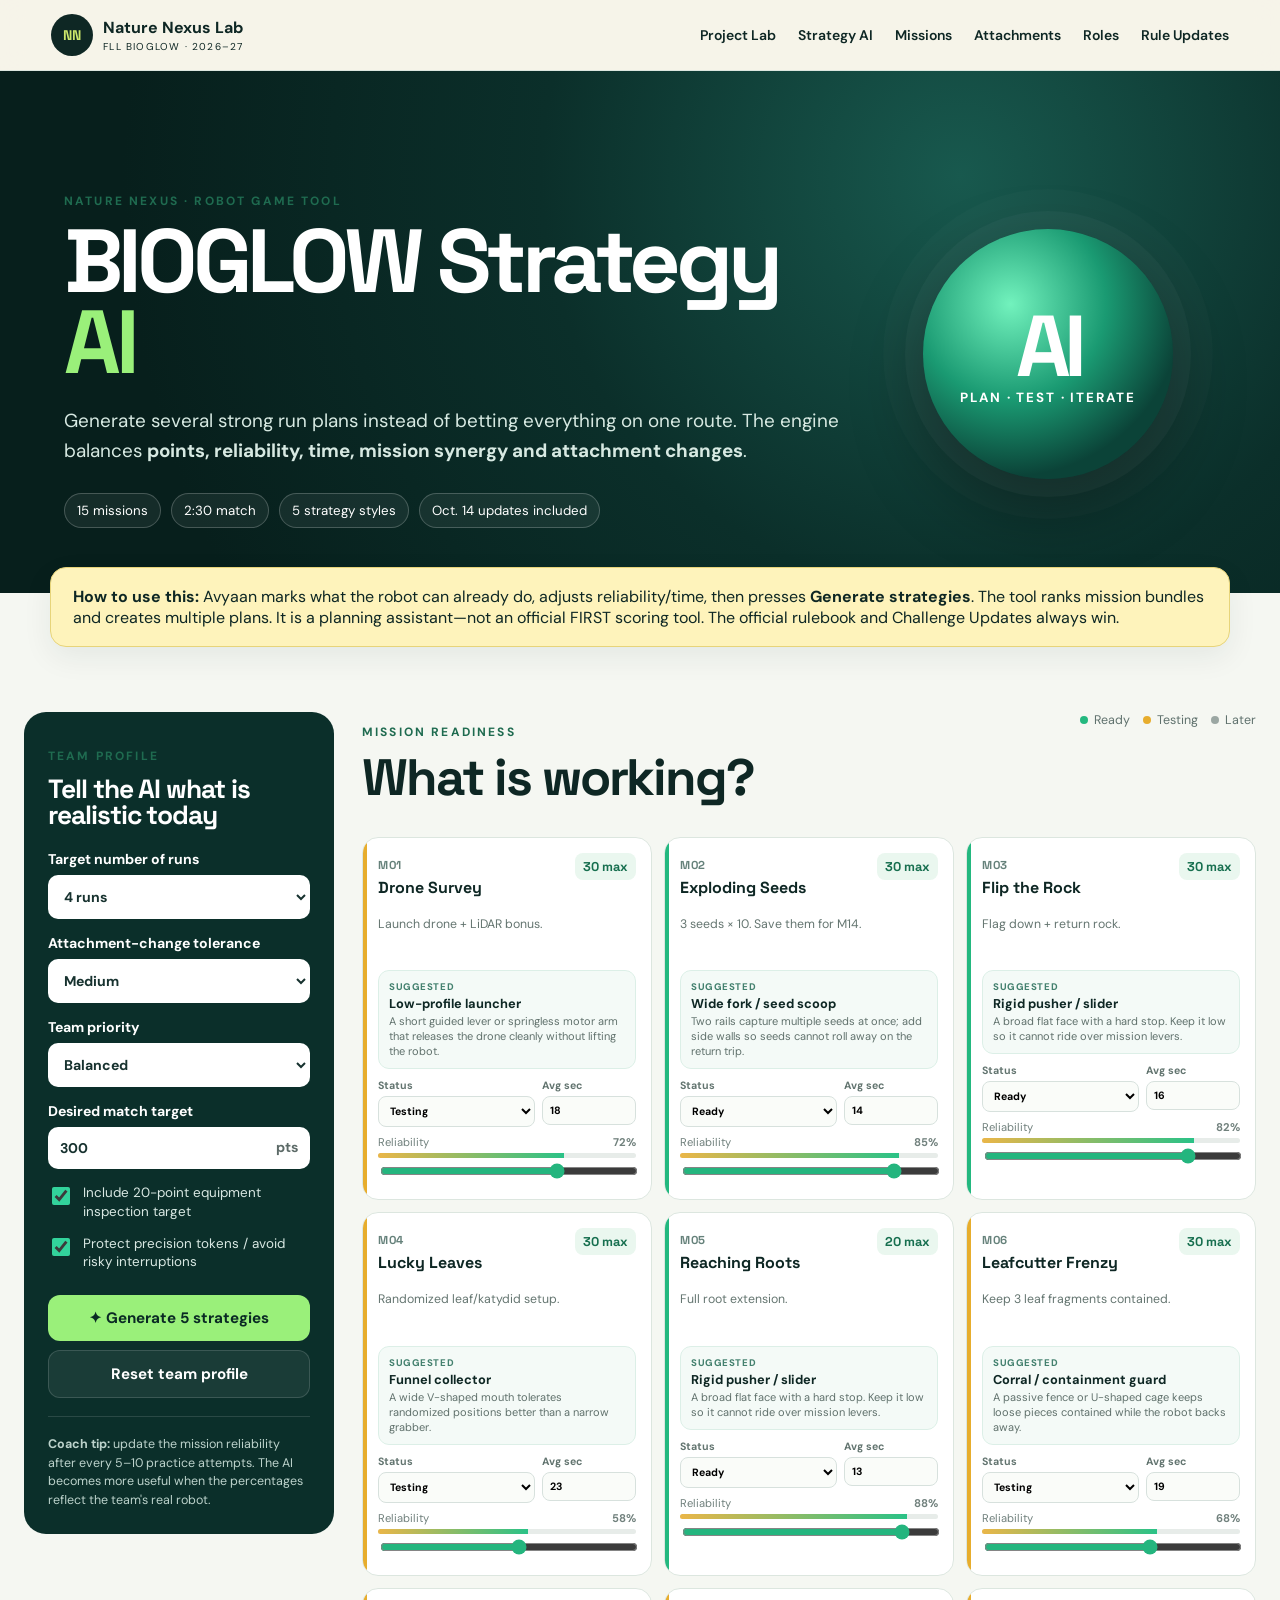
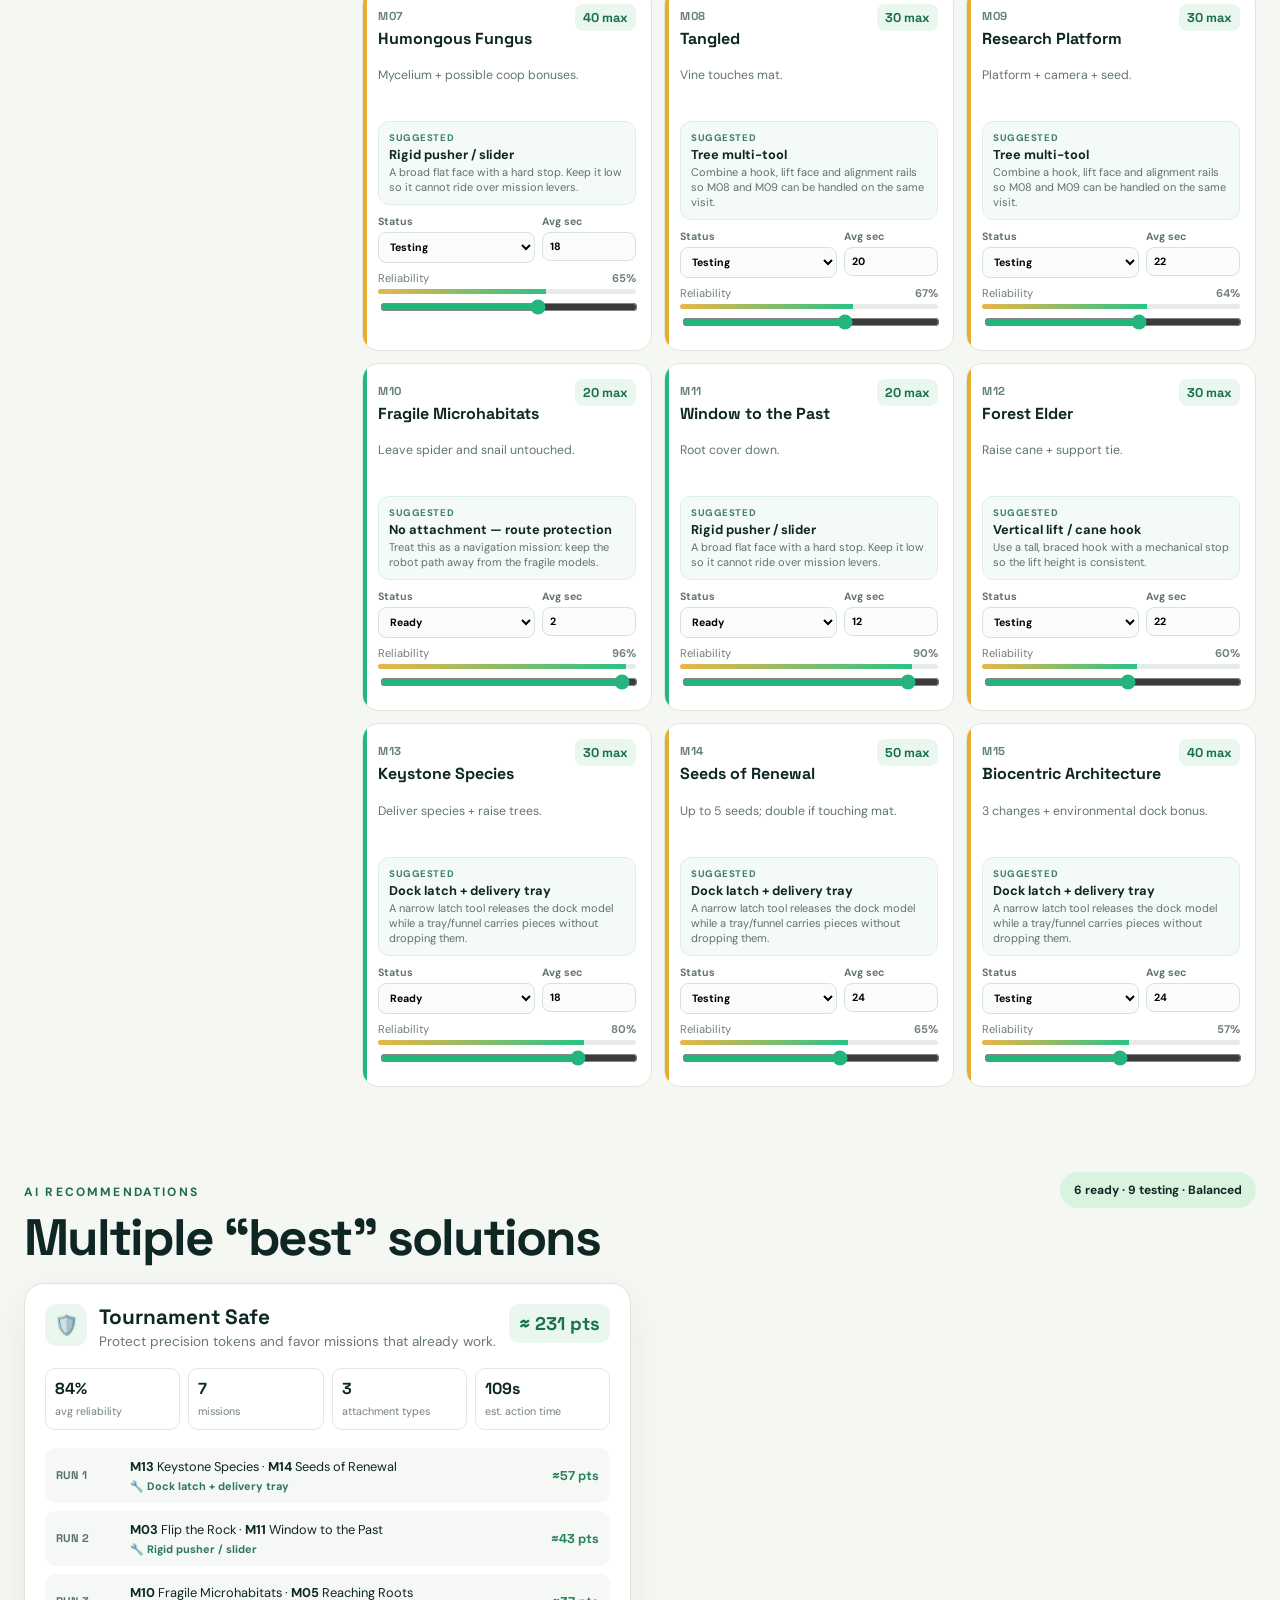
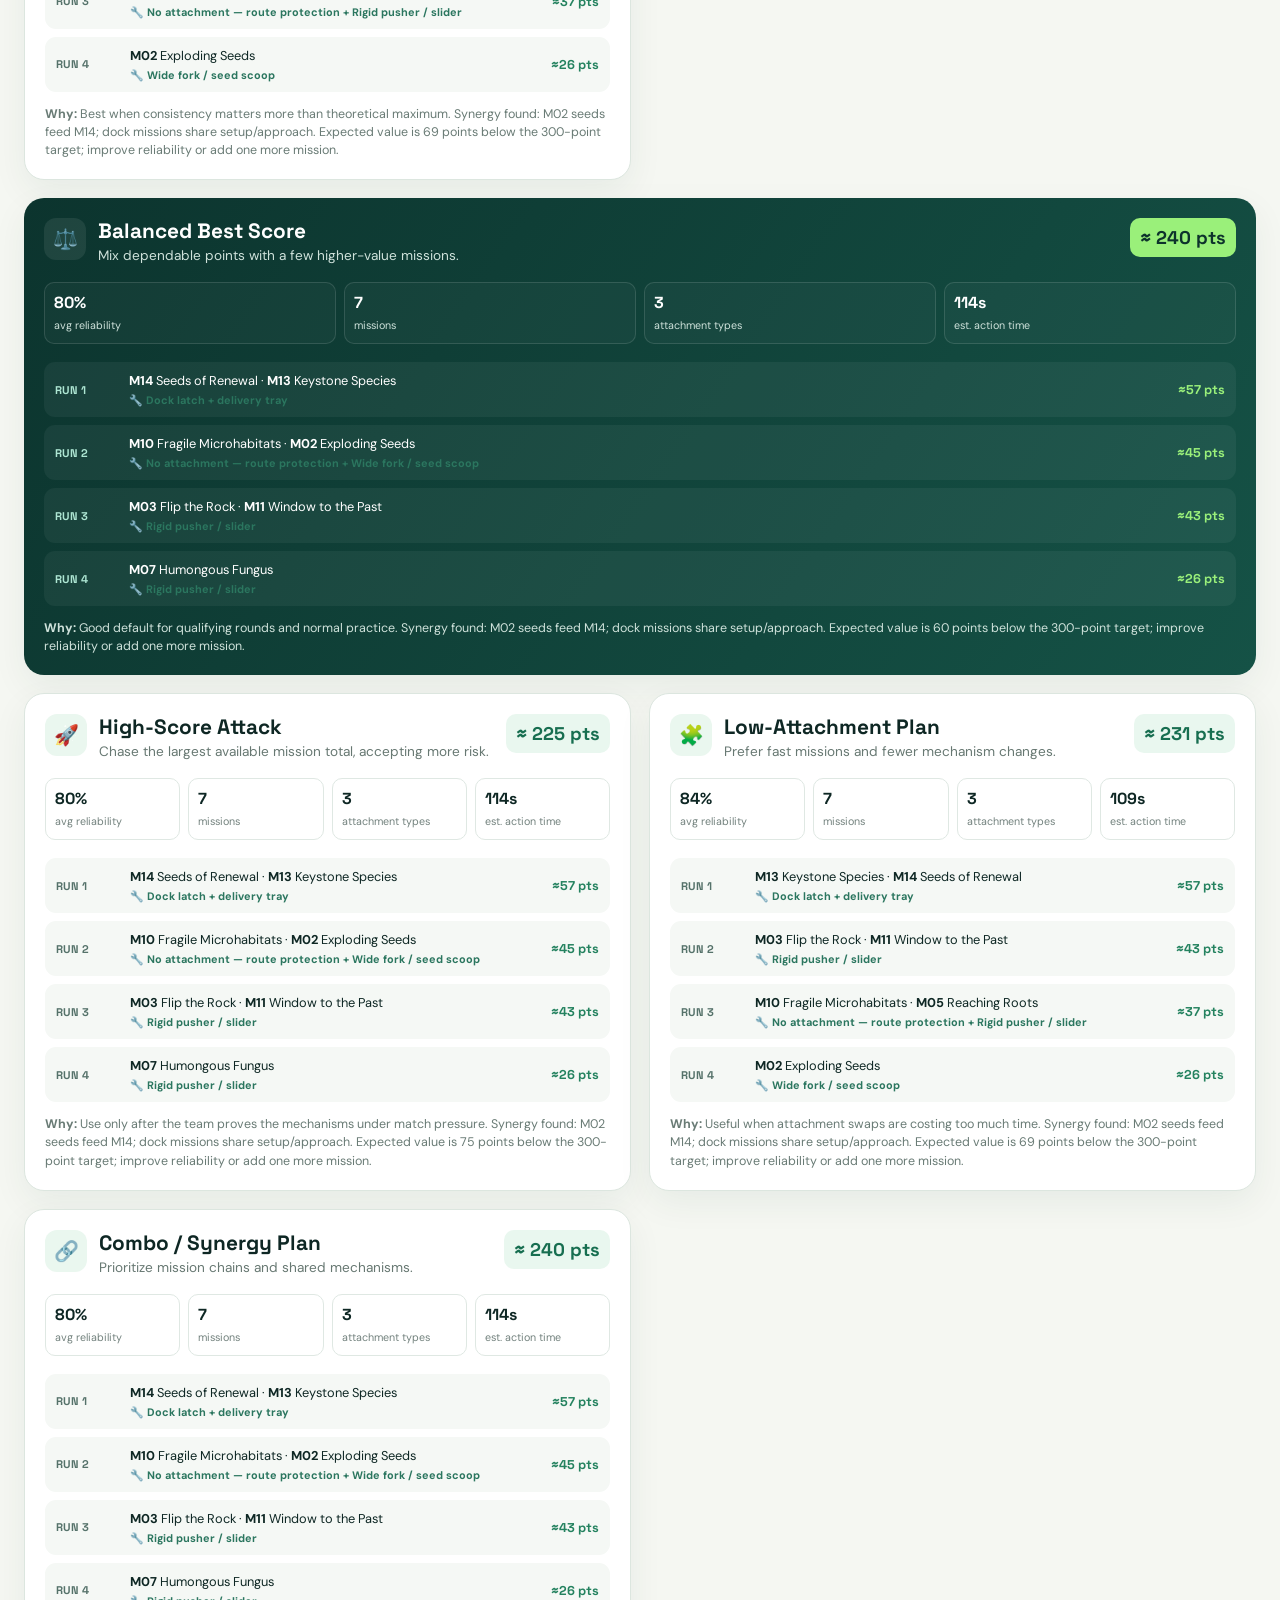
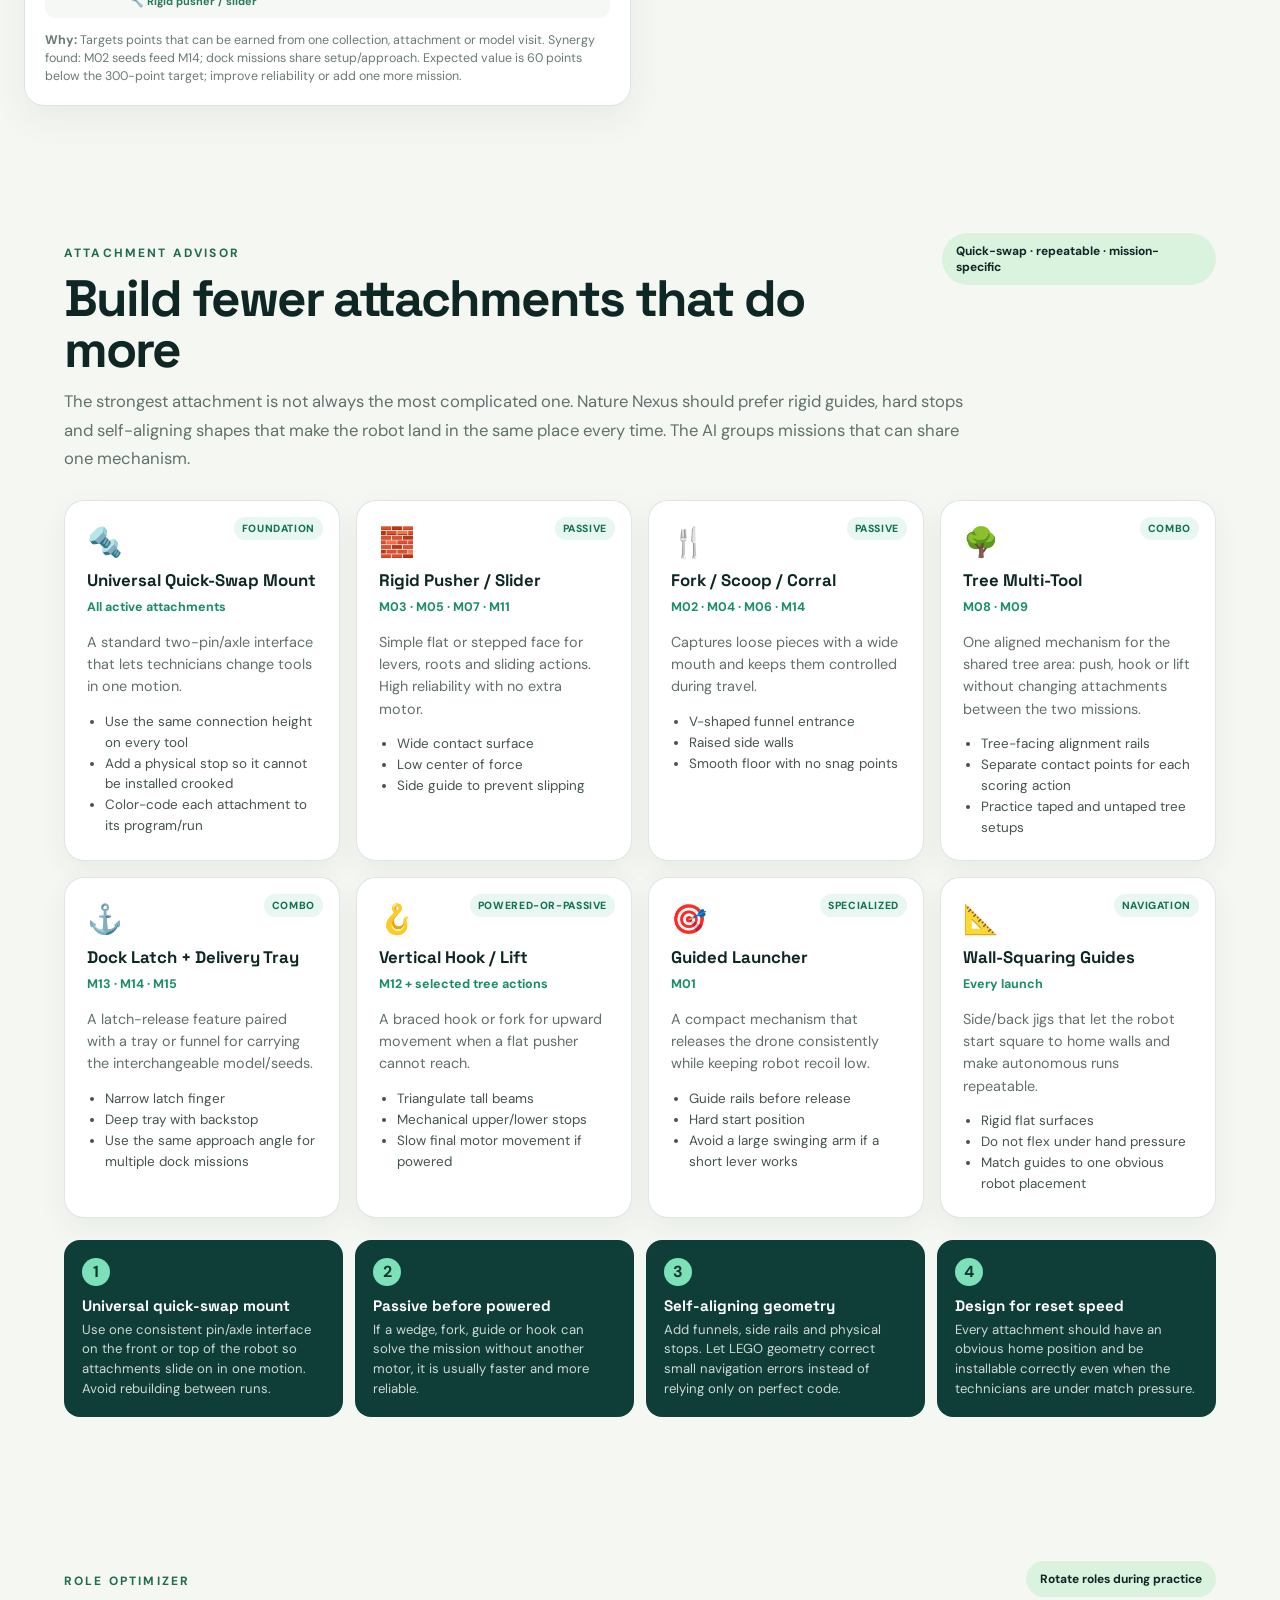
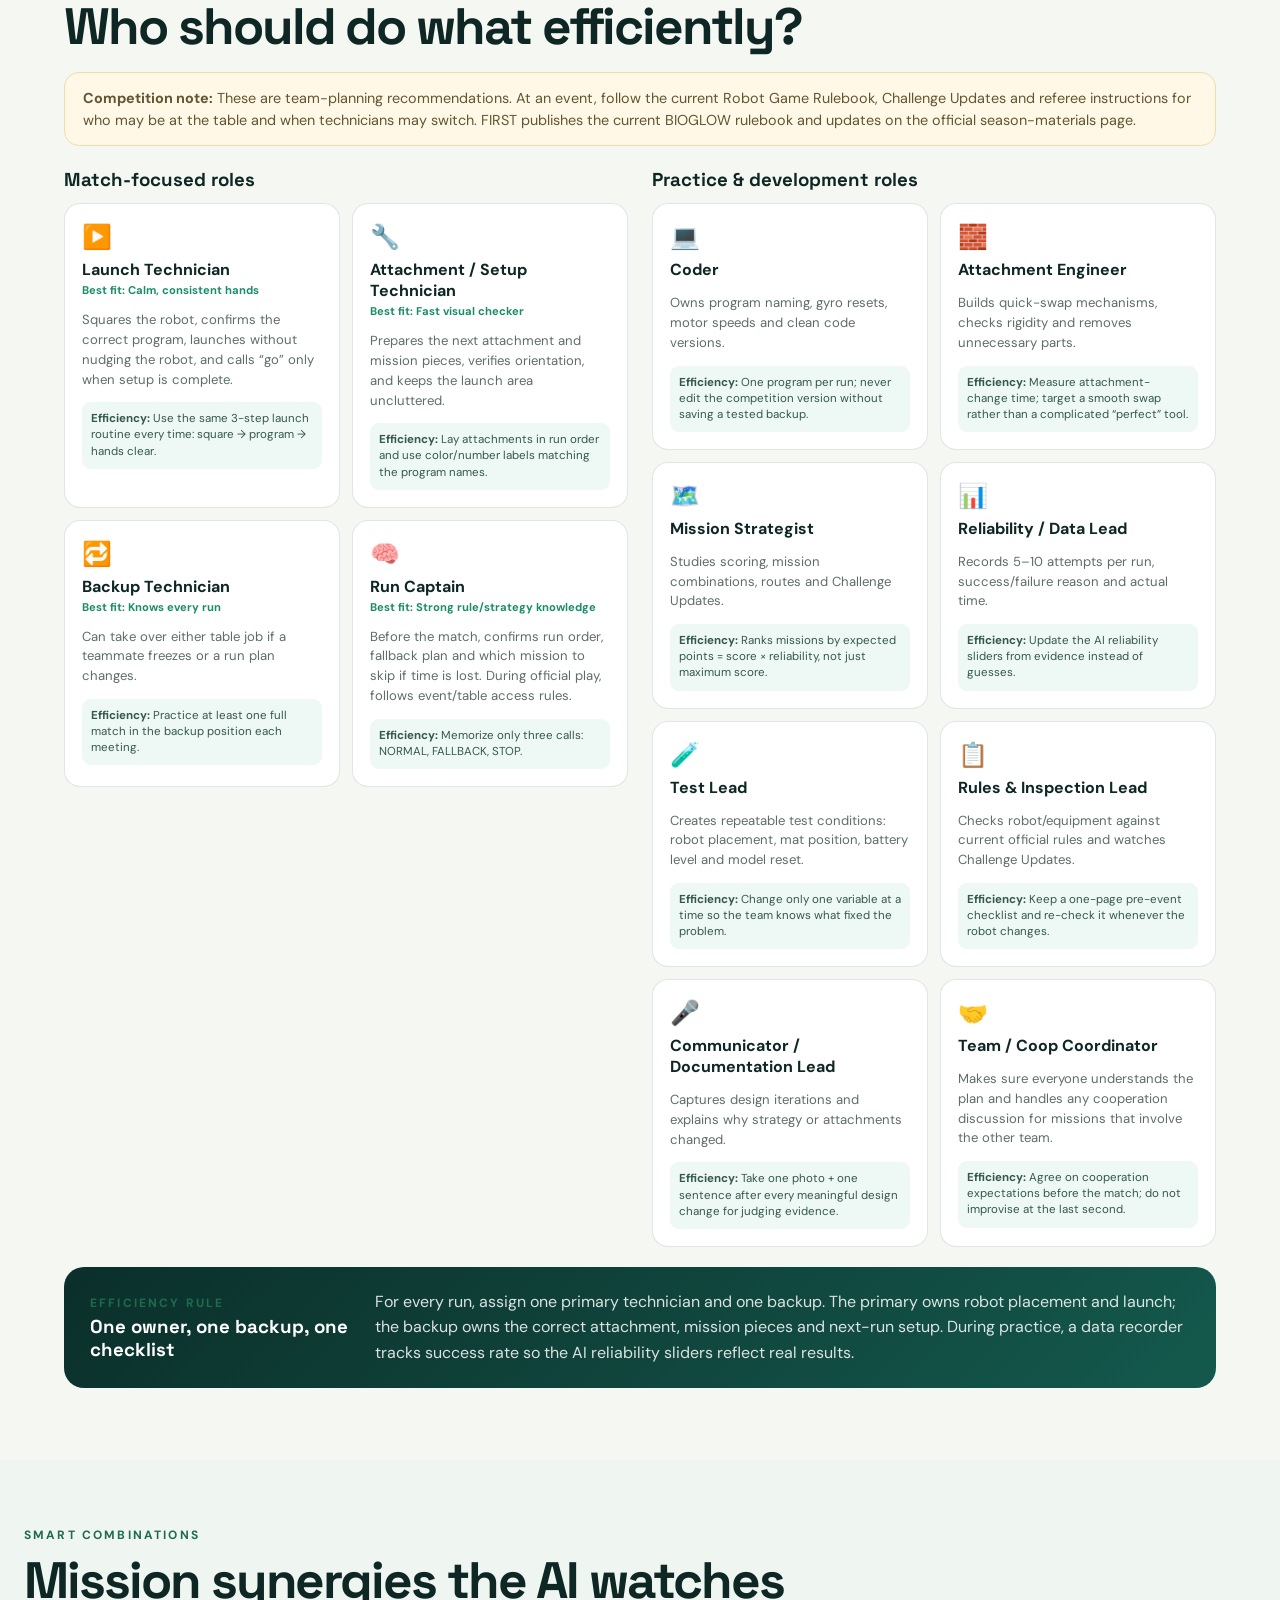
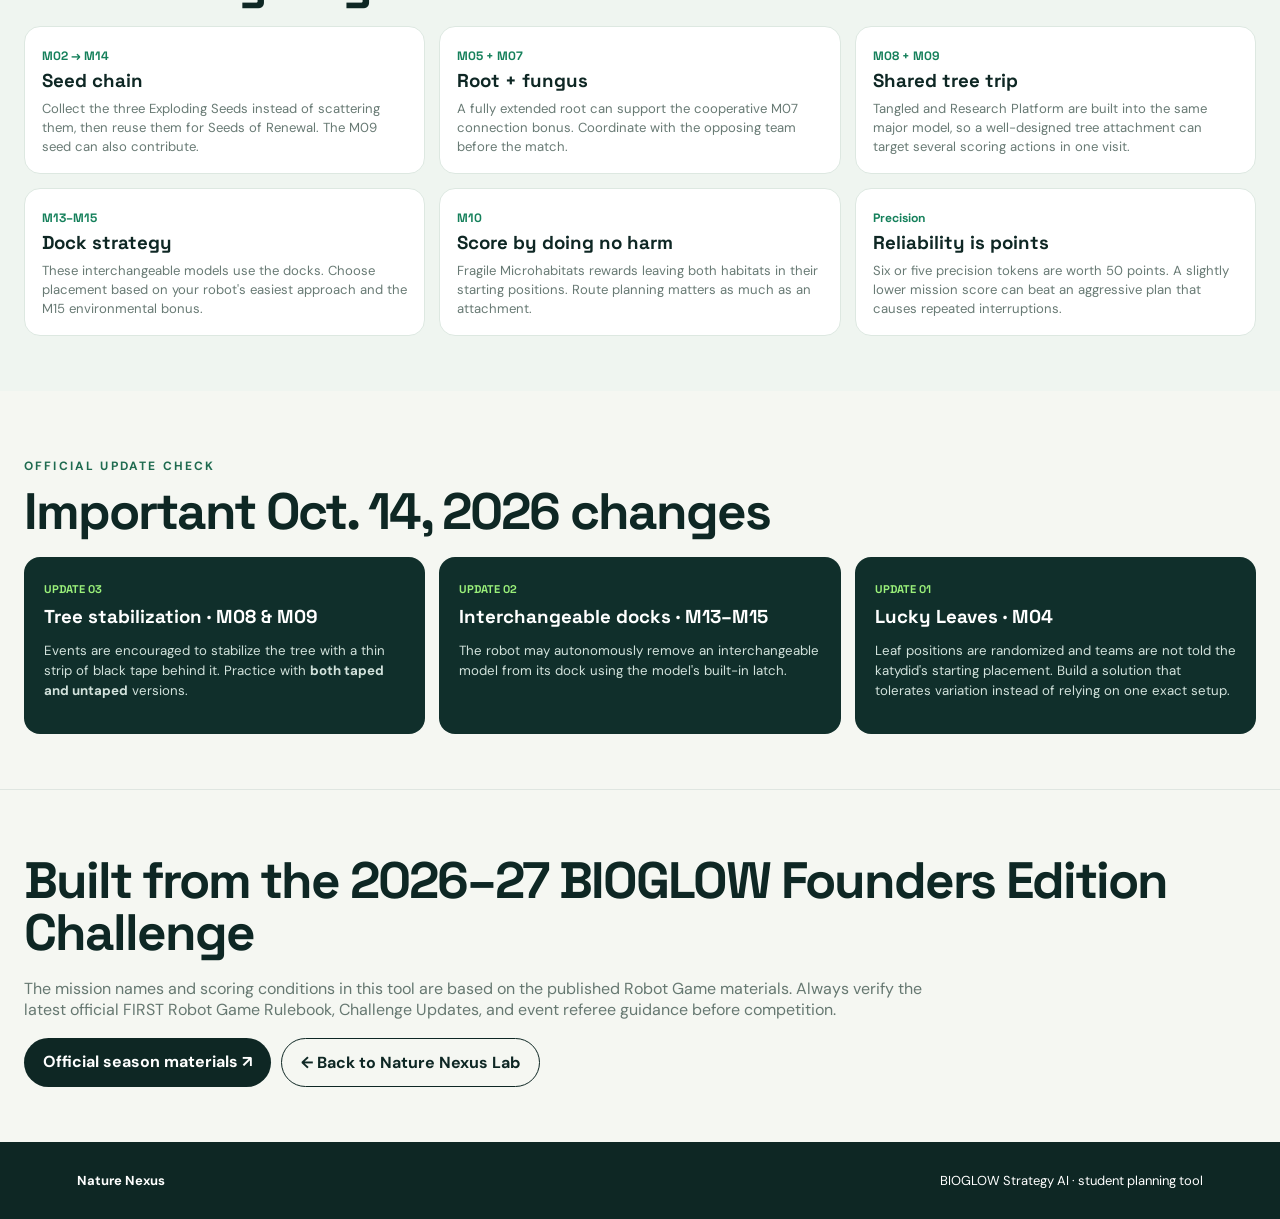
==== strategy-ai.html @ 6fdac6b3 "updates" ====
<!doctype html>
<html lang="en">
<head>
  <meta charset="utf-8" />
  <meta name="viewport" content="width=device-width,initial-scale=1" />
  <meta name="theme-color" content="#0b2f2a" />
  <title>Nature Nexus | BIOGLOW Strategy AI</title>
  <link rel="preconnect" href="https://fonts.googleapis.com">
  <link rel="preconnect" href="https://fonts.gstatic.com" crossorigin>
  <link href="https://fonts.googleapis.com/css2?family=DM+Sans:wght@400;500;600;700&family=Space+Grotesk:wght@500;600;700&display=swap" rel="stylesheet">
  <link rel="stylesheet" href="styles.css" />
  <link rel="stylesheet" href="strategy-ai.css" />
</head>
<body class="ai-page">
  <header class="site-header">
    <a href="index.html" class="brand" aria-label="Nature Nexus Lab home">
      <span class="brand-mark">NN</span>
      <span><strong>Nature Nexus Lab</strong><small>FLL BIOGLOW · 2026–27</small></span>
    </a>
    <nav>
      <a href="index.html">Project Lab</a>
      <a href="#planner">Strategy AI</a>
      <a href="#missions">Missions</a>
      <a href="#attachments">Attachments</a>
      <a href="#roles">Roles</a>
      <a href="#updates">Rule Updates</a>
    </nav>
  </header>

  <main>
    <section class="ai-hero">
      <div>
        <p class="eyebrow">NATURE NEXUS · ROBOT GAME TOOL</p>
        <h1>BIOGLOW Strategy <span>AI</span></h1>
        <p class="lede">Generate several strong run plans instead of betting everything on one route. The engine balances <strong>points, reliability, time, mission synergy and attachment changes</strong>.</p>
        <div class="hero-badges">
          <span>15 missions</span><span>2:30 match</span><span>5 strategy styles</span><span>Oct. 14 updates included</span>
        </div>
      </div>
      <div class="ai-orb" aria-hidden="true"><div>AI</div><small>PLAN · TEST · ITERATE</small></div>
    </section>

    <section class="ai-note">
      <strong>How to use this:</strong> Avyaan marks what the robot can already do, adjusts reliability/time, then presses <b>Generate strategies</b>. The tool ranks mission bundles and creates multiple plans. It is a planning assistant—not an official FIRST scoring tool. The official rulebook and Challenge Updates always win.
    </section>

    <section id="planner" class="planner-wrap">
      <aside class="control-panel">
        <p class="eyebrow">TEAM PROFILE</p>
        <h2>Tell the AI what is realistic today</h2>

        <label class="control-label">Target number of runs
          <select id="runCount"><option value="3">3 runs</option><option value="4" selected>4 runs</option><option value="5">5 runs</option><option value="6">6 runs</option></select>
        </label>
        <label class="control-label">Attachment-change tolerance
          <select id="attachmentTolerance"><option value="low">Low — keep it simple</option><option value="medium" selected>Medium</option><option value="high">High — score first</option></select>
        </label>
        <label class="control-label">Team priority
          <select id="priority"><option value="reliable">Reliability first</option><option value="balanced" selected>Balanced</option><option value="score">Maximum score</option><option value="speed">Fast/simple runs</option></select>
        </label>
        <label class="control-label">Desired match target
          <div class="inline-input"><input id="targetScore" type="number" min="100" max="530" step="10" value="300"><span>pts</span></div>
        </label>
        <label class="switch-row"><input id="includeInspection" type="checkbox" checked><span>Include 20-point equipment inspection target</span></label>
        <label class="switch-row"><input id="protectTokens" type="checkbox" checked><span>Protect precision tokens / avoid risky interruptions</span></label>

        <button id="generateBtn" class="ai-button">✦ Generate 5 strategies</button>
        <button id="resetBtn" class="secondary-button">Reset team profile</button>

        <div class="mini-tip"><strong>Coach tip:</strong> update the mission reliability after every 5–10 practice attempts. The AI becomes more useful when the percentages reflect the team's real robot.</div>
      </aside>

      <div class="mission-config" id="missions">
        <div class="section-head compact">
          <div><p class="eyebrow">MISSION READINESS</p><h2>What is working?</h2></div>
          <div class="legend"><span class="dot ready"></span>Ready <span class="dot testing"></span>Testing <span class="dot later"></span>Later</div>
        </div>
        <div id="missionGrid" class="mission-grid"></div>
      </div>
    </section>

    <section class="results-section">
      <div class="section-head">
        <div><p class="eyebrow">AI RECOMMENDATIONS</p><h2>Multiple “best” solutions</h2></div>
        <span id="profileSummary" class="pill light">Balanced profile</span>
      </div>
      <div id="strategyResults" class="strategy-results"></div>
    </section>


    <section id="attachments" class="attachment-section">
      <div class="section-head">
        <div><p class="eyebrow">ATTACHMENT ADVISOR</p><h2>Build fewer attachments that do more</h2></div>
        <span class="pill light">Quick-swap · repeatable · mission-specific</span>
      </div>
      <p class="section-intro">The strongest attachment is not always the most complicated one. Nature Nexus should prefer rigid guides, hard stops and self-aligning shapes that make the robot land in the same place every time. The AI groups missions that can share one mechanism.</p>
      <div id="attachmentGrid" class="attachment-grid"></div>
      <div class="attachment-principles">
        <article><b>1</b><h3>Universal quick-swap mount</h3><p>Use one consistent pin/axle interface on the front or top of the robot so attachments slide on in one motion. Avoid rebuilding between runs.</p></article>
        <article><b>2</b><h3>Passive before powered</h3><p>If a wedge, fork, guide or hook can solve the mission without another motor, it is usually faster and more reliable.</p></article>
        <article><b>3</b><h3>Self-aligning geometry</h3><p>Add funnels, side rails and physical stops. Let LEGO geometry correct small navigation errors instead of relying only on perfect code.</p></article>
        <article><b>4</b><h3>Design for reset speed</h3><p>Every attachment should have an obvious home position and be installable correctly even when the technicians are under match pressure.</p></article>
      </div>
    </section>

    <section id="roles" class="roles-section">
      <div class="section-head">
        <div><p class="eyebrow">ROLE OPTIMIZER</p><h2>Who should do what efficiently?</h2></div>
        <span class="pill light">Rotate roles during practice</span>
      </div>
      <div class="role-warning"><strong>Competition note:</strong> These are team-planning recommendations. At an event, follow the current Robot Game Rulebook, Challenge Updates and referee instructions for who may be at the table and when technicians may switch. FIRST publishes the current BIOGLOW rulebook and updates on the official season-materials page.</div>
      <div class="role-layout">
        <div>
          <h3 class="role-subhead">Match-focused roles</h3>
          <div id="matchRoleGrid" class="role-grid"></div>
        </div>
        <div>
          <h3 class="role-subhead">Practice & development roles</h3>
          <div id="teamRoleGrid" class="role-grid"></div>
        </div>
      </div>
      <div class="rotation-card">
        <div><span class="eyebrow">EFFICIENCY RULE</span><h3>One owner, one backup, one checklist</h3></div>
        <p>For every run, assign one primary technician and one backup. The primary owns robot placement and launch; the backup owns the correct attachment, mission pieces and next-run setup. During practice, a data recorder tracks success rate so the AI reliability sliders reflect real results.</p>
      </div>
    </section>

    <section class="synergy-section">
      <div class="section-head"><div><p class="eyebrow">SMART COMBINATIONS</p><h2>Mission synergies the AI watches</h2></div></div>
      <div class="synergy-grid">
        <article><b>M02 → M14</b><h3>Seed chain</h3><p>Collect the three Exploding Seeds instead of scattering them, then reuse them for Seeds of Renewal. The M09 seed can also contribute.</p></article>
        <article><b>M05 + M07</b><h3>Root + fungus</h3><p>A fully extended root can support the cooperative M07 connection bonus. Coordinate with the opposing team before the match.</p></article>
        <article><b>M08 + M09</b><h3>Shared tree trip</h3><p>Tangled and Research Platform are built into the same major model, so a well-designed tree attachment can target several scoring actions in one visit.</p></article>
        <article><b>M13–M15</b><h3>Dock strategy</h3><p>These interchangeable models use the docks. Choose placement based on your robot's easiest approach and the M15 environmental bonus.</p></article>
        <article><b>M10</b><h3>Score by doing no harm</h3><p>Fragile Microhabitats rewards leaving both habitats in their starting positions. Route planning matters as much as an attachment.</p></article>
        <article><b>Precision</b><h3>Reliability is points</h3><p>Six or five precision tokens are worth 50 points. A slightly lower mission score can beat an aggressive plan that causes repeated interruptions.</p></article>
      </div>
    </section>

    <section id="updates" class="updates-section">
      <div class="section-head"><div><p class="eyebrow">OFFICIAL UPDATE CHECK</p><h2>Important Oct. 14, 2026 changes</h2></div></div>
      <div class="update-cards">
        <article><span>UPDATE 03</span><h3>Tree stabilization · M08 & M09</h3><p>Events are encouraged to stabilize the tree with a thin strip of black tape behind it. Practice with <strong>both taped and untaped</strong> versions.</p></article>
        <article><span>UPDATE 02</span><h3>Interchangeable docks · M13–M15</h3><p>The robot may autonomously remove an interchangeable model from its dock using the model's built-in latch.</p></article>
        <article><span>UPDATE 01</span><h3>Lucky Leaves · M04</h3><p>Leaf positions are randomized and teams are not told the katydid's starting placement. Build a solution that tolerates variation instead of relying on one exact setup.</p></article>
      </div>
    </section>

    <section class="rules-source">
      <h2>Built from the 2026–27 BIOGLOW Founders Edition Challenge</h2>
      <p>The mission names and scoring conditions in this tool are based on the published Robot Game materials. Always verify the latest official FIRST Robot Game Rulebook, Challenge Updates, and event referee guidance before competition.</p>
      <div class="source-actions"><a class="btn primary" href="https://www.firstinspires.org/resources/library/fll/season-materials" target="_blank" rel="noopener">Official season materials ↗</a><a class="btn ghost" href="index.html">← Back to Nature Nexus Lab</a></div>
    </section>
  </main>

  <footer class="site-footer"><strong>Nature Nexus</strong><span>BIOGLOW Strategy AI · student planning tool</span></footer>
  <script src="strategy-ai.js"></script>
</body>
</html>
---- styles.css ----
:root{--ink:#102a24;--green:#1f6b50;--mint:#d9f3df;--lime:#cde76b;--cream:#f7f3e8;--blue:#83c9d8;--line:rgba(16,42,36,.14);--white:#fff}*{box-sizing:border-box}html{scroll-behavior:smooth}body{margin:0;font-family:'DM Sans',sans-serif;color:var(--ink);background:var(--cream)}a{color:inherit}.site-header{position:sticky;top:0;z-index:20;display:flex;justify-content:space-between;align-items:center;padding:14px clamp(20px,4vw,64px);background:rgba(247,243,232,.9);backdrop-filter:blur(12px);border-bottom:1px solid var(--line)}.brand{display:flex;gap:10px;align-items:center;text-decoration:none}.brand-mark{display:grid;place-items:center;width:42px;height:42px;border-radius:50%;background:var(--ink);color:var(--lime);font:700 14px 'Space Grotesk'}.brand strong,.brand small{display:block}.brand small{font-size:10px;letter-spacing:.12em;margin-top:2px}.site-header nav{display:flex;gap:22px}.site-header nav a{text-decoration:none;font-size:14px;font-weight:600}.hero{min-height:78vh;display:grid;grid-template-columns:1.15fr .85fr;align-items:center;gap:48px;padding:80px clamp(24px,6vw,90px);background:linear-gradient(135deg,#f7f3e8 0%,#edf6e9 65%,#d9f3df 100%)}.eyebrow{font-size:12px;font-weight:700;letter-spacing:.18em;text-transform:uppercase;color:var(--green)}h1,h2,h3{font-family:'Space Grotesk',sans-serif}h1{font-size:clamp(48px,6.3vw,92px);line-height:.95;letter-spacing:-.055em;margin:18px 0 24px;max-width:900px}h1 em{font-style:normal;color:var(--green)}h2{font-size:clamp(34px,4vw,58px);line-height:1;letter-spacing:-.04em;margin:10px 0 20px}h3{margin:8px 0 10px}.lede{font-size:19px;line-height:1.6;max-width:780px}.hero-actions{display:flex;gap:12px;margin:28px 0}.btn{display:inline-block;padding:13px 19px;border-radius:999px;text-decoration:none;font-weight:700}.primary{background:var(--ink);color:white}.ghost{border:1px solid var(--ink)}.note,.fineprint{font-size:12px;line-height:1.5;opacity:.7}.hero-visual{display:grid;place-items:center}.lake-orb{position:relative;width:min(42vw,480px);aspect-ratio:1;border-radius:50%;background:radial-gradient(circle at 35% 30%,#bce6eb,#63afbf 50%,#286f72 85%);box-shadow:0 35px 80px rgba(16,42,36,.18);overflow:hidden}.ripple{position:absolute;border:1px solid rgba(255,255,255,.6);border-radius:50%;left:50%;top:58%;transform:translate(-50%,-50%)}.r1{width:35%;height:16%}.r2{width:58%;height:27%}.r3{width:82%;height:40%}.robot{position:absolute;left:46%;top:48%;display:grid;place-items:center;width:60px;height:60px;border-radius:16px;background:var(--ink);color:var(--lime);font-size:30px;transform:rotate(8deg)}.sensor{position:absolute;background:rgba(255,255,255,.88);padding:8px 11px;border-radius:999px;font:700 11px 'Space Grotesk';box-shadow:0 8px 22px rgba(16,42,36,.13)}.s1{left:15%;top:25%}.s2{right:12%;top:24%}.s3{left:12%;bottom:22%}.s4{right:10%;bottom:24%}.section{padding:90px clamp(24px,6vw,90px)}.intro-grid{display:grid;grid-template-columns:1fr 1fr;gap:70px}.prose{font-size:19px;line-height:1.7}.cards{display:grid;gap:18px}.cards.three{grid-template-columns:repeat(3,1fr)}.card{background:rgba(255,255,255,.6);border:1px solid var(--line);border-radius:22px;padding:28px}.card .num{font:700 13px 'Space Grotesk';color:var(--green)}.card p{line-height:1.55}.dark{background:var(--ink);color:white}.dark .eyebrow{color:var(--lime)}.section-head{display:flex;align-items:flex-start;justify-content:space-between;gap:20px}.pill{padding:9px 13px;border-radius:999px;background:rgba(205,231,107,.14);border:1px solid rgba(205,231,107,.35);color:var(--lime);font-size:12px;font-weight:700}.pill.light{background:var(--mint);border-color:transparent;color:var(--ink)}.robot-grid{display:grid;grid-template-columns:1.05fr .95fr;gap:46px;margin-top:34px}.system-diagram{position:relative;min-height:480px;border:1px solid rgba(255,255,255,.16);border-radius:30px;background:radial-gradient(circle at center,rgba(205,231,107,.09),transparent 44%)}.system-diagram svg{position:absolute;inset:0;width:100%;height:100%;z-index:0}.system-diagram path{stroke:rgba(255,255,255,.25);stroke-width:.45;fill:none}.brain{position:absolute;left:50%;top:50%;transform:translate(-50%,-50%);z-index:2;width:150px;height:150px;border-radius:50%;display:grid;place-content:center;text-align:center;background:var(--lime);color:var(--ink);font:500 16px 'Space Grotesk'}.node{position:absolute;left:var(--x);top:var(--y);z-index:2;width:150px;padding:12px 14px;border-radius:15px;background:#fff;color:var(--ink);font-weight:700}.node b{margin-right:5px}.node small{display:block;margin-left:20px;font-weight:500;opacity:.6}.node.done{outline:2px solid var(--lime)}.node.next{outline:2px solid var(--blue)}.node.planned{opacity:.85}.build-list{display:flex;flex-direction:column;gap:0}.sensor-row{padding:18px 0;border-top:1px solid rgba(255,255,255,.15)}.sensor-row strong,.sensor-row span{display:block}.sensor-row span{opacity:.72;margin-top:4px;line-height:1.45}.section-copy{font-size:18px;line-height:1.6;max-width:850px}.lab-grid{display:grid;grid-template-columns:1fr .8fr;gap:70px;align-items:center;margin-top:42px}.controls label{display:grid;grid-template-columns:1fr auto;gap:10px;font-weight:700;margin:0 0 28px}.controls output{font-weight:500;color:var(--green)}input[type=range]{grid-column:1/-1;width:100%;accent-color:var(--green)}.gauge-wrap{text-align:center}.gauge{--score:52;width:260px;height:260px;margin:auto;border-radius:50%;display:grid;place-items:center;background:conic-gradient(var(--green) calc(var(--score)*1%),#d9dfd5 0);position:relative}.gauge:before{content:"";position:absolute;inset:22px;background:var(--cream);border-radius:50%}.gauge div{z-index:1}.gauge strong{display:block;font:700 62px 'Space Grotesk'}.gauge span{font-size:12px;text-transform:uppercase;letter-spacing:.12em}.notebook{background:#eef3e8}.timeline{display:grid;grid-template-columns:repeat(3,1fr);gap:16px;margin-top:30px}.timeline article{min-height:220px;background:var(--cream);padding:25px;border-radius:20px}.timeline time{font-size:11px;font-weight:700;letter-spacing:.15em;color:var(--green)}.timeline p{line-height:1.5}.expert-section{background:#dfeee5}.dashboard{background:#152e29;color:white}.live-dot{font-size:12px;padding:8px 12px;border-radius:999px;border:1px solid rgba(255,255,255,.25)}.metrics{display:grid;grid-template-columns:repeat(3,1fr);gap:1px;background:rgba(255,255,255,.16);margin-top:30px}.metrics div{padding:28px;background:#152e29}.metrics span,.metrics small,.metrics strong{display:block}.metrics strong{font:700 38px 'Space Grotesk';margin:8px 0}.metrics small{opacity:.6}.source-grid{display:grid;grid-template-columns:1fr 1fr;gap:14px;margin:30px 0}.source-grid a{text-decoration:none;background:white;border:1px solid var(--line);padding:20px;border-radius:16px}.source-grid strong,.source-grid span{display:block}.source-grid span{font-size:13px;opacity:.7;margin-top:4px;line-height:1.4}footer{display:flex;justify-content:space-between;gap:20px;padding:30px clamp(24px,6vw,90px);background:var(--ink);color:white;font-size:13px} @media(max-width:900px){.site-header nav{display:none}.hero,.intro-grid,.robot-grid,.lab-grid{grid-template-columns:1fr}.hero{padding-top:50px}.hero-visual{order:-1}.lake-orb{width:min(80vw,420px)}.cards.three,.timeline,.metrics,.source-grid{grid-template-columns:1fr}.system-diagram{min-height:560px}.node{width:130px;font-size:13px}.section-head{display:block}.pill{display:inline-block;margin-bottom:18px}footer{flex-direction:column}}

/* Expert journey */
.expert-note{border:1px solid rgba(24,67,57,.14);border-radius:24px;padding:28px;margin-top:22px;background:#fff;box-shadow:0 12px 35px rgba(18,48,42,.06)}
.expert-note.verified{border-left:5px solid #2d7d67}
.expert-top{display:flex;justify-content:space-between;gap:20px;align-items:flex-start;margin-bottom:18px}
.expert-tag{display:inline-block;font-size:.73rem;letter-spacing:.08em;text-transform:uppercase;font-weight:700;color:#2d7d67;margin-bottom:7px}
.expert-note h3{margin:.1rem 0 .25rem;font-size:1.55rem}
.expert-role{margin:0;color:#617069}
.meeting-badge,.pending-label{display:inline-block;border-radius:999px;padding:7px 11px;font-size:.72rem;font-weight:700;white-space:nowrap;background:#e8f5ef;color:#236653}
.expert-columns{display:grid;grid-template-columns:1.15fr 1fr;gap:28px}
.expert-columns h4{margin:.3rem 0 .7rem;font-size:.98rem}
.expert-columns ul{margin:0;padding-left:1.15rem;color:#42544d}
.expert-columns li{margin:.48rem 0;line-height:1.5}
.learn-list strong{color:#173f34}
.design-impact{margin-top:20px;padding:16px 18px;border-radius:16px;background:#f1f7f4}
.design-impact p{margin:.4rem 0 0;line-height:1.55}
.expert-pending-grid{display:grid;grid-template-columns:1fr 1fr;gap:20px;margin-top:22px}
.expert-note.pending{margin-top:0;background:#fafbfa;border-style:dashed}
.expert-note.pending p{color:#65736d;line-height:1.55}
.pending-label{margin-top:8px;background:#f0f1ef;color:#626862}
@media (max-width:800px){.expert-top{display:block}.meeting-badge{margin-top:12px}.expert-columns,.expert-pending-grid{grid-template-columns:1fr}}

/* Expert meeting journey */
.expert-journey{display:grid;grid-template-columns:repeat(3,1fr);gap:14px;margin:24px 0 30px}
.expert-journey>div{background:#f6faf8;border:1px solid #d9e9e1;border-radius:16px;padding:16px;display:grid;grid-template-columns:34px 1fr;column-gap:10px;align-items:center}
.expert-journey span{grid-row:1/3;width:34px;height:34px;border-radius:50%;background:#163f35;color:#fff;display:grid;place-items:center;font-weight:700}
.expert-journey strong{font-family:'Space Grotesk',sans-serif;font-size:.98rem;color:#153a32}
.expert-journey small{color:#587168;line-height:1.35;margin-top:2px}
@media(max-width:760px){.expert-journey{grid-template-columns:1fr}}


/* Proposed device concept */
.concept-section{background:#f8fbf8}
.concept-figure{margin:34px 0 28px;background:#fff;border:1px solid var(--line);border-radius:24px;padding:14px;box-shadow:0 18px 50px rgba(16,42,36,.08)}
.concept-figure img{display:block;width:100%;height:auto;border-radius:16px}
.concept-figure figcaption{font-size:13px;line-height:1.55;color:#53645e;padding:14px 8px 5px}
.concept-grid{display:grid;grid-template-columns:repeat(2,1fr);gap:16px;margin-top:28px}
.concept-card{background:#fff;border:1px solid var(--line);border-radius:20px;padding:24px}
.concept-card span{display:inline-grid;place-items:center;width:34px;height:34px;border-radius:50%;background:var(--ink);color:var(--lime);font:700 12px 'Space Grotesk'}
.concept-card h3{font-size:1.15rem;margin-top:14px}
.concept-card p{margin-bottom:0;line-height:1.6;color:#4f625b}
.concept-note{margin-top:20px;padding:20px 22px;border-radius:18px;background:#e8f3ec;border-left:5px solid var(--green)}
.concept-note p{margin:.45rem 0 0;line-height:1.55}
@media(max-width:760px){.concept-grid{grid-template-columns:1fr}.concept-figure{padding:8px}.concept-figure figcaption{padding:12px 6px 4px}}
---- strategy-ai.css ----
:root{--ai:#32d39b;--ai2:#9af07a;--ink:#0e2724;--cream:#f3f3eb;--panel:#fff;--muted:#5f716d;--line:#dce6df;--navy:#0b2f2a}
*{box-sizing:border-box}.ai-page{background:#f5f7f2;color:var(--ink)}
.ai-hero{min-height:420px;padding:110px max(5vw,28px) 65px;background:radial-gradient(circle at 75% 20%,#18594e 0,#0b2f2a 40%,#071f1c 80%);color:white;display:grid;grid-template-columns:1.5fr .65fr;gap:40px;align-items:center}.ai-hero h1{font-family:'Space Grotesk',sans-serif;font-size:clamp(3rem,7vw,6.6rem);line-height:.9;margin:12px 0 24px;letter-spacing:-.055em}.ai-hero h1 span{color:var(--ai2)}.ai-hero .lede{max-width:790px;color:#d7e9e2;font-size:1.18rem}.hero-badges{display:flex;gap:10px;flex-wrap:wrap;margin-top:26px}.hero-badges span{border:1px solid #ffffff35;background:#ffffff0f;border-radius:999px;padding:8px 12px;font-size:.83rem}.ai-orb{width:250px;aspect-ratio:1;border-radius:50%;justify-self:center;display:grid;place-content:center;text-align:center;background:radial-gradient(circle at 35% 30%,#72f2bd,#1a9a72 40%,#0b4338 72%);box-shadow:0 0 0 18px #ffffff08,0 0 0 40px #ffffff04,0 30px 70px #0006}.ai-orb div{font:700 5.4rem/1 'Space Grotesk';letter-spacing:-.08em}.ai-orb small{font-weight:700;letter-spacing:.14em}.ai-note{margin:-26px auto 30px;position:relative;max-width:1180px;background:#fef3bb;border:1px solid #e7d47a;padding:18px 22px;border-radius:16px;box-shadow:0 10px 30px #0b2f2a12}.planner-wrap{max-width:1280px;margin:0 auto;padding:35px 24px 30px;display:grid;grid-template-columns:310px 1fr;gap:28px}.control-panel{background:var(--navy);color:white;border-radius:22px;padding:24px;height:max-content;position:sticky;top:88px}.control-panel h2{font-size:1.65rem;margin:4px 0 22px}.control-label{display:block;font-weight:700;font-size:.88rem;margin:15px 0}.control-label select,.control-label input{width:100%;margin-top:7px;border:1px solid #ffffff2b;background:#fff;color:#17322f;border-radius:10px;padding:11px;font:inherit}.inline-input{position:relative}.inline-input span{position:absolute;right:12px;top:18px;color:#5c6a67}.switch-row{display:flex;gap:10px;font-size:.84rem;line-height:1.35;margin:14px 0;color:#d9e8e3}.switch-row input{accent-color:var(--ai);width:18px;height:18px;flex:0 0 auto}.ai-button,.secondary-button{width:100%;border:0;border-radius:12px;padding:13px 14px;font:700 .95rem 'DM Sans';cursor:pointer}.ai-button{background:var(--ai2);color:#0a2a24;margin-top:10px}.secondary-button{background:#ffffff10;color:white;border:1px solid #ffffff25;margin-top:9px}.mini-tip{margin-top:18px;padding-top:18px;border-top:1px solid #ffffff20;font-size:.78rem;color:#bcd2cb;line-height:1.5}.mission-config{min-width:0}.section-head.compact{margin-bottom:14px}.legend{font-size:.78rem;color:var(--muted);display:flex;align-items:center;gap:6px;flex-wrap:wrap}.dot{width:8px;height:8px;border-radius:50%;display:inline-block;margin-left:7px}.dot.ready{background:#23b87f}.dot.testing{background:#e7ad2d}.dot.later{background:#9ba7a3}.mission-grid{display:grid;grid-template-columns:repeat(3,minmax(0,1fr));gap:12px}.mission-card{background:white;border:1px solid var(--line);border-radius:16px;padding:15px;transition:.15s;position:relative;overflow:hidden}.mission-card:hover{transform:translateY(-2px);box-shadow:0 10px 25px #183d3210}.mission-card::before{content:"";position:absolute;left:0;top:0;bottom:0;width:4px;background:#9ba7a3}.mission-card[data-status="ready"]::before{background:#23b87f}.mission-card[data-status="testing"]::before{background:#e7ad2d}.mission-card .mission-top{display:flex;justify-content:space-between;gap:8px;align-items:flex-start}.mission-id{font:700 .72rem 'Space Grotesk';color:#65817a;letter-spacing:.06em}.mission-card h3{font-size:1rem;margin:3px 0 6px}.pts{font:700 .8rem 'Space Grotesk';padding:5px 8px;border-radius:8px;background:#eaf7ef;color:#176f4f;white-space:nowrap}.mission-card p{font-size:.77rem;color:#647570;line-height:1.35;min-height:42px}.mission-controls{display:grid;grid-template-columns:1.25fr .75fr;gap:7px;margin-top:10px}.mission-controls label{font-size:.66rem;font-weight:700;color:#62746f}.mission-controls select,.mission-controls input{display:block;width:100%;margin-top:4px;border:1px solid #d7e1dd;border-radius:8px;padding:7px;background:#fafcf9;font:inherit}.reliability-row{display:flex;justify-content:space-between;margin-top:8px;font-size:.7rem;color:#71817d}.relbar{height:5px;background:#e7ece9;border-radius:99px;overflow:hidden;margin-top:4px}.relbar i{display:block;height:100%;background:linear-gradient(90deg,#eab648,#2ac287);width:70%}.results-section,.synergy-section,.updates-section,.rules-source{max-width:1280px;margin:0 auto;padding:55px 24px}.strategy-results{display:grid;grid-template-columns:repeat(2,minmax(0,1fr));gap:18px}.strategy-card{background:white;border:1px solid var(--line);border-radius:20px;padding:20px;box-shadow:0 12px 35px #173e3310}.strategy-card.featured{grid-column:1/-1;background:linear-gradient(125deg,#0c342e,#155246);color:white;border:0}.strategy-card.featured .strategy-desc,.strategy-card.featured .stat small,.strategy-card.featured .why{color:#cfe2db}.strategy-head{display:flex;justify-content:space-between;gap:12px;align-items:flex-start}.strategy-name{display:flex;gap:12px}.strategy-icon{width:42px;height:42px;border-radius:12px;background:#eaf7ef;display:grid;place-items:center;font-size:1.25rem}.featured .strategy-icon{background:#ffffff14}.strategy-card h3{margin:0 0 3px;font-size:1.3rem}.strategy-desc{margin:0;color:#677872;font-size:.85rem}.score-chip{font:700 1.15rem 'Space Grotesk';background:#e9f7ef;color:#176e50;padding:8px 10px;border-radius:10px;white-space:nowrap}.featured .score-chip{background:#9af07a;color:#0d332c}.stats{display:grid;grid-template-columns:repeat(4,1fr);gap:8px;margin:18px 0}.stat{border:1px solid #dfe8e3;border-radius:10px;padding:9px}.featured .stat{border-color:#ffffff20;background:#ffffff08}.stat b{display:block;font:700 1rem 'Space Grotesk'}.stat small{color:#73827e;font-size:.67rem}.run-list{display:grid;gap:8px}.run{display:grid;grid-template-columns:64px 1fr auto;gap:10px;align-items:center;padding:10px 11px;background:#f5f8f5;border-radius:11px}.featured .run{background:#ffffff0d}.run-tag{font:700 .7rem 'Space Grotesk';color:#55726a}.featured .run-tag{color:#aee6d3}.run-missions{font-size:.8rem}.run-points{font:700 .8rem 'Space Grotesk';color:#24825f}.featured .run-points{color:#9af07a}.why{font-size:.78rem;color:#697b75;margin:13px 0 0;line-height:1.45}.synergy-section{background:#eff5f0;max-width:none;padding-left:max(24px,calc((100vw - 1232px)/2));padding-right:max(24px,calc((100vw - 1232px)/2))}.synergy-grid{display:grid;grid-template-columns:repeat(3,1fr);gap:14px}.synergy-grid article{background:white;border-radius:16px;padding:17px;border:1px solid #dde8e1}.synergy-grid b{font:700 .76rem 'Space Grotesk';color:#15805b}.synergy-grid h3{margin:4px 0 7px}.synergy-grid p{font-size:.82rem;color:#687a74;line-height:1.45;margin:0}.update-cards{display:grid;grid-template-columns:repeat(3,1fr);gap:14px}.update-cards article{background:#102f2b;color:white;border-radius:16px;padding:20px}.update-cards span{font:700 .7rem 'Space Grotesk';color:#9af07a}.update-cards h3{margin:7px 0}.update-cards p{font-size:.83rem;color:#d2e2dc;line-height:1.5}.rules-source{border-top:1px solid #dfe6e1}.rules-source p{max-width:900px;color:#667871}.source-actions{display:flex;gap:10px;flex-wrap:wrap;margin-top:18px}
@media(max-width:980px){.ai-hero{grid-template-columns:1fr}.ai-orb{display:none}.planner-wrap{grid-template-columns:1fr}.control-panel{position:static}.mission-grid{grid-template-columns:repeat(2,1fr)}.strategy-results,.synergy-grid,.update-cards{grid-template-columns:1fr 1fr}.strategy-card.featured{grid-column:auto}}
@media(max-width:620px){.mission-grid,.strategy-results,.synergy-grid,.update-cards{grid-template-columns:1fr}.planner-wrap{padding-inline:14px}.ai-hero{padding-inline:20px}.stats{grid-template-columns:1fr 1fr}.run{grid-template-columns:52px 1fr}.run-points{grid-column:2}.site-header nav{display:none}}

/* Attachment advisor + role optimizer */
.attachment-section,.roles-section{padding:72px clamp(20px,5vw,72px);max-width:1500px;margin:auto}
.section-intro{max-width:900px;color:var(--muted,#60716c);font-size:1.04rem;line-height:1.7;margin:-8px 0 28px}
.attachment-grid{display:grid;grid-template-columns:repeat(4,minmax(0,1fr));gap:16px}
.attachment-card{position:relative;background:#fff;border:1px solid rgba(11,47,42,.12);border-radius:20px;padding:22px;box-shadow:0 10px 28px rgba(17,60,54,.06)}
.attachment-card h3{margin:8px 0 4px;font-size:1.05rem}.attachment-card p{font-size:.9rem;line-height:1.55;color:#61706b}.attachment-card ul{padding-left:18px;margin:12px 0 0;color:#44534f;font-size:.84rem;line-height:1.55}.attachment-icon{font-size:1.8rem}.attachment-type{position:absolute;right:16px;top:16px;text-transform:uppercase;letter-spacing:.06em;font-size:.65rem;font-weight:800;padding:5px 8px;border-radius:999px;background:#e8f7f1;color:#147154}.mission-use{font-size:.78rem;color:#1a8d68}.attachment-principles{display:grid;grid-template-columns:repeat(4,1fr);gap:12px;margin-top:22px}.attachment-principles article{background:#0e3e37;color:#fff;border-radius:16px;padding:18px}.attachment-principles b{display:inline-grid;place-items:center;width:28px;height:28px;border-radius:50%;background:#7ce0b9;color:#0d382f}.attachment-principles h3{font-size:.95rem;margin:10px 0 5px}.attachment-principles p{margin:0;opacity:.8;font-size:.82rem;line-height:1.5}
.attachment-mini{background:#f4faf7;border:1px solid #dcefe7;border-radius:11px;padding:9px 10px;margin:10px 0}.attachment-mini span{display:block;text-transform:uppercase;letter-spacing:.06em;font-size:.6rem;font-weight:800;color:#43806e}.attachment-mini b{display:block;font-size:.8rem;margin:2px 0}.attachment-mini small{display:block;color:#60716c;line-height:1.35;font-size:.69rem}
.role-warning{background:#fff8e7;border:1px solid #f1dca8;border-radius:15px;padding:14px 18px;margin-bottom:22px;color:#625530;font-size:.9rem;line-height:1.55}.role-layout{display:grid;grid-template-columns:1fr 1fr;gap:24px}.role-subhead{margin:0 0 12px}.role-grid{display:grid;grid-template-columns:1fr 1fr;gap:12px}.role-card{background:#fff;border:1px solid rgba(11,47,42,.12);border-radius:16px;padding:17px}.role-icon{font-size:1.5rem}.role-card h4{margin:7px 0 3px}.role-card p{font-size:.82rem;color:#5e6d68;line-height:1.5}.role-best{display:block;font-size:.7rem;font-weight:700;color:#1a8d68;margin-bottom:5px}.eff-tip{background:#eef8f4;border-radius:9px;padding:9px;font-size:.72rem;line-height:1.4;color:#34584d}.rotation-card{margin-top:20px;background:linear-gradient(135deg,#0b2f2a,#14594d);color:#fff;border-radius:20px;padding:22px 26px;display:grid;grid-template-columns:260px 1fr;gap:25px;align-items:center}.rotation-card h3{margin:3px 0}.rotation-card p{margin:0;opacity:.85;line-height:1.6}
.run-main{min-width:0;flex:1}.run-attachment{display:block;margin-top:4px;color:#2b765f;font-weight:700;font-size:.68rem}
@media(max-width:1100px){.attachment-grid{grid-template-columns:repeat(2,1fr)}.attachment-principles{grid-template-columns:repeat(2,1fr)}.role-layout{grid-template-columns:1fr}}
@media(max-width:650px){.attachment-grid,.attachment-principles,.role-grid{grid-template-columns:1fr}.rotation-card{grid-template-columns:1fr}.attachment-section,.roles-section{padding:48px 18px}}
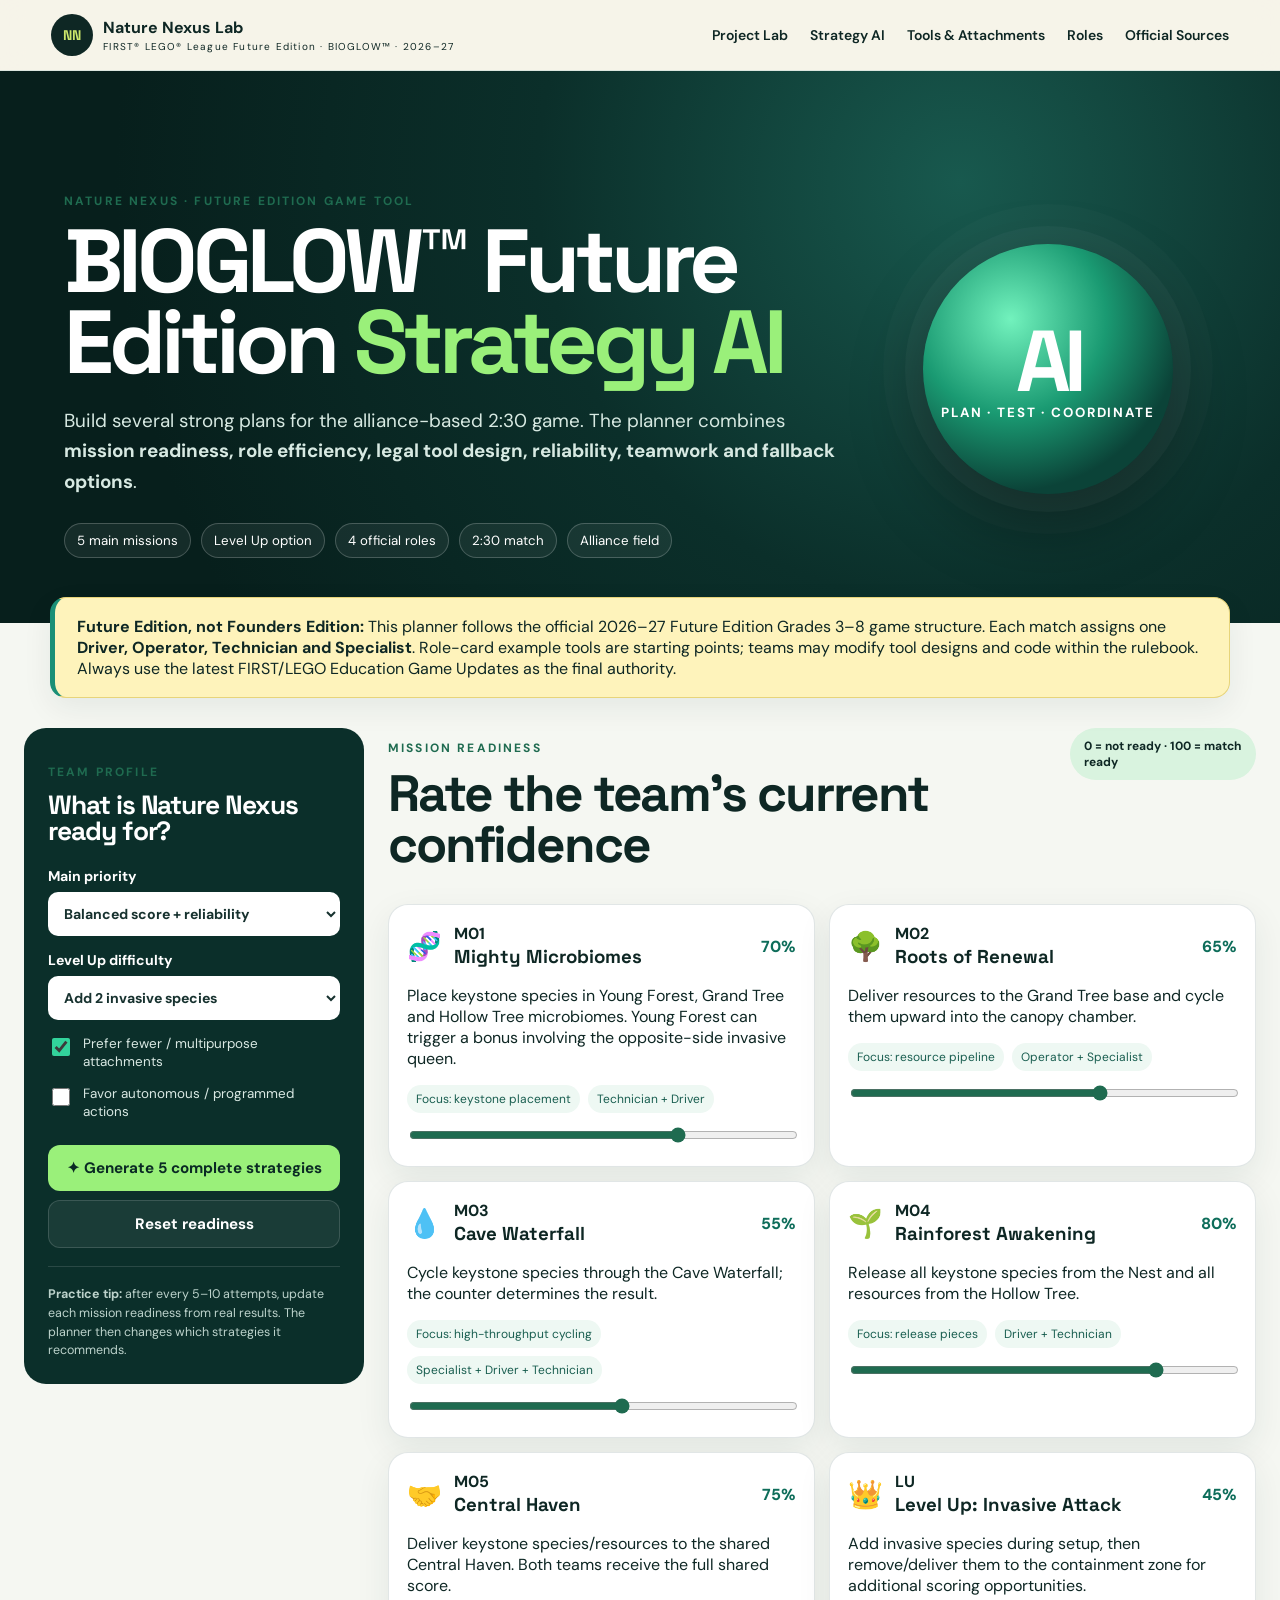
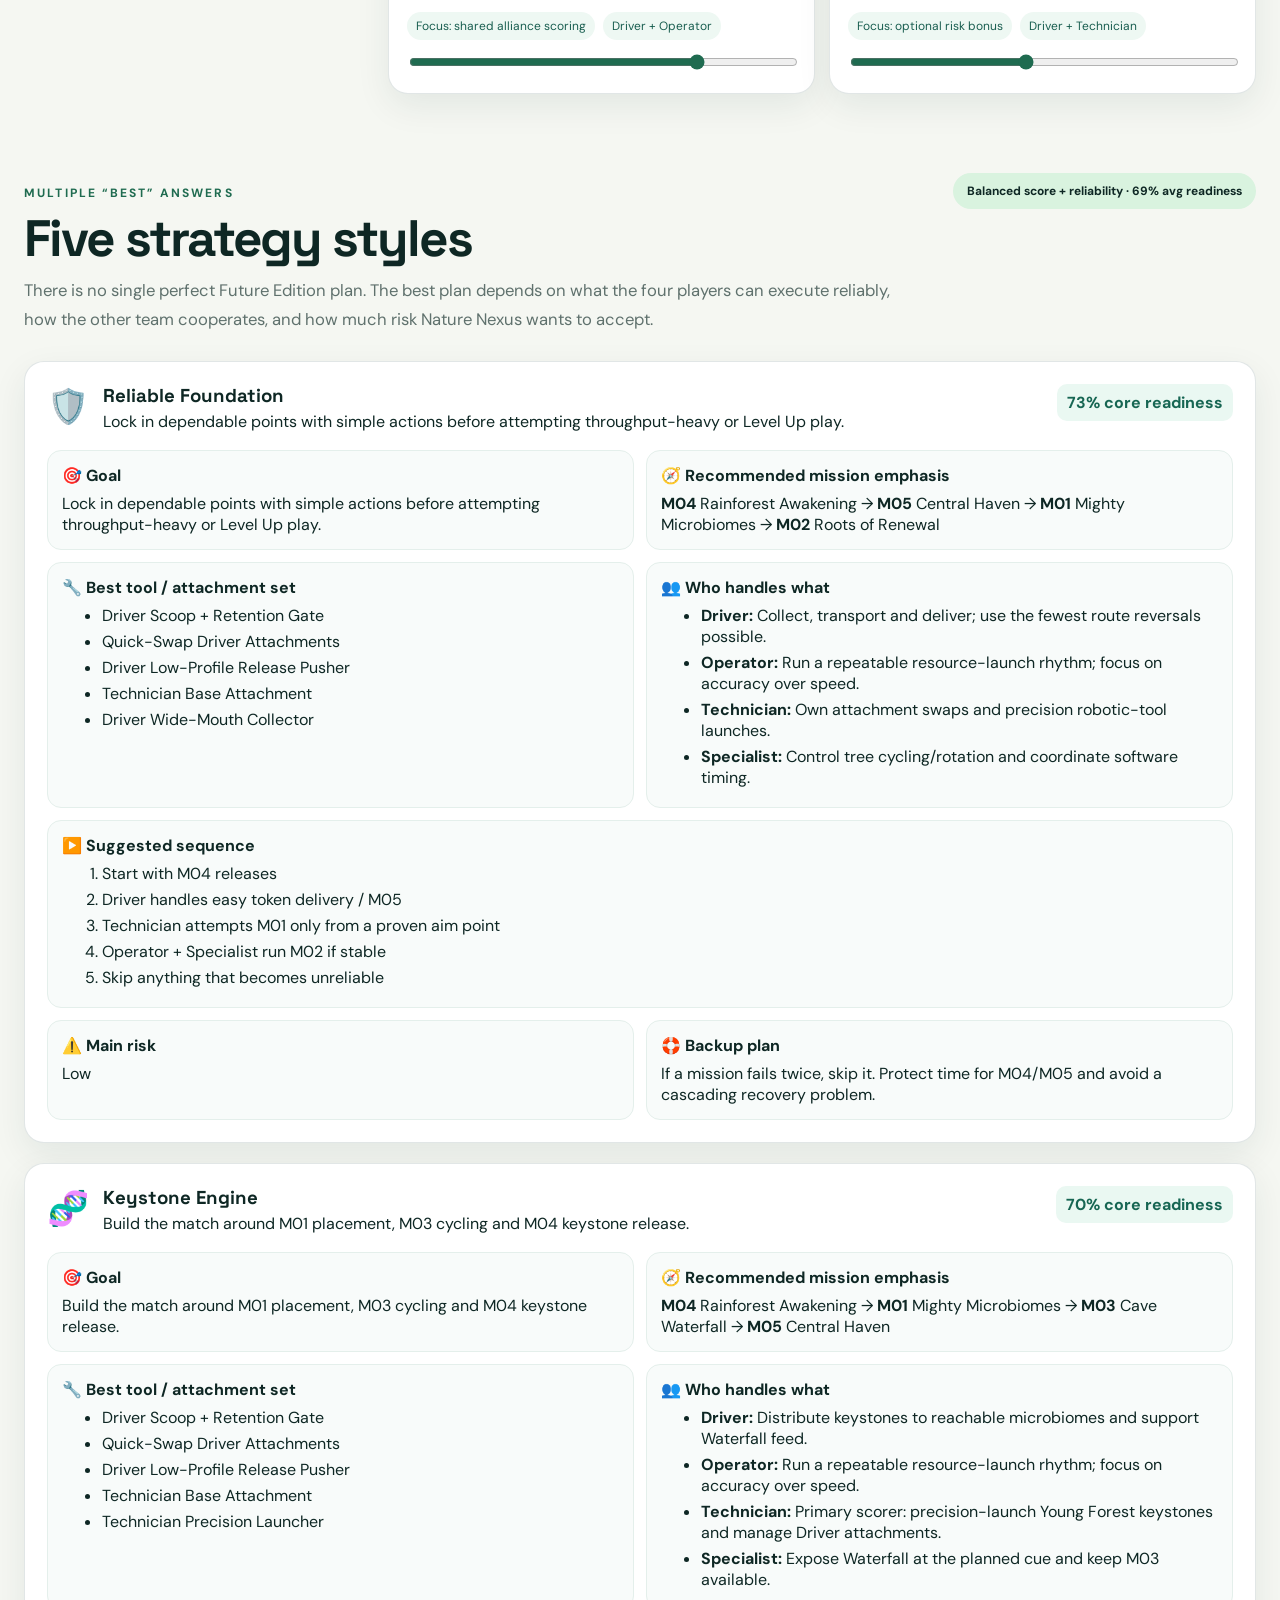
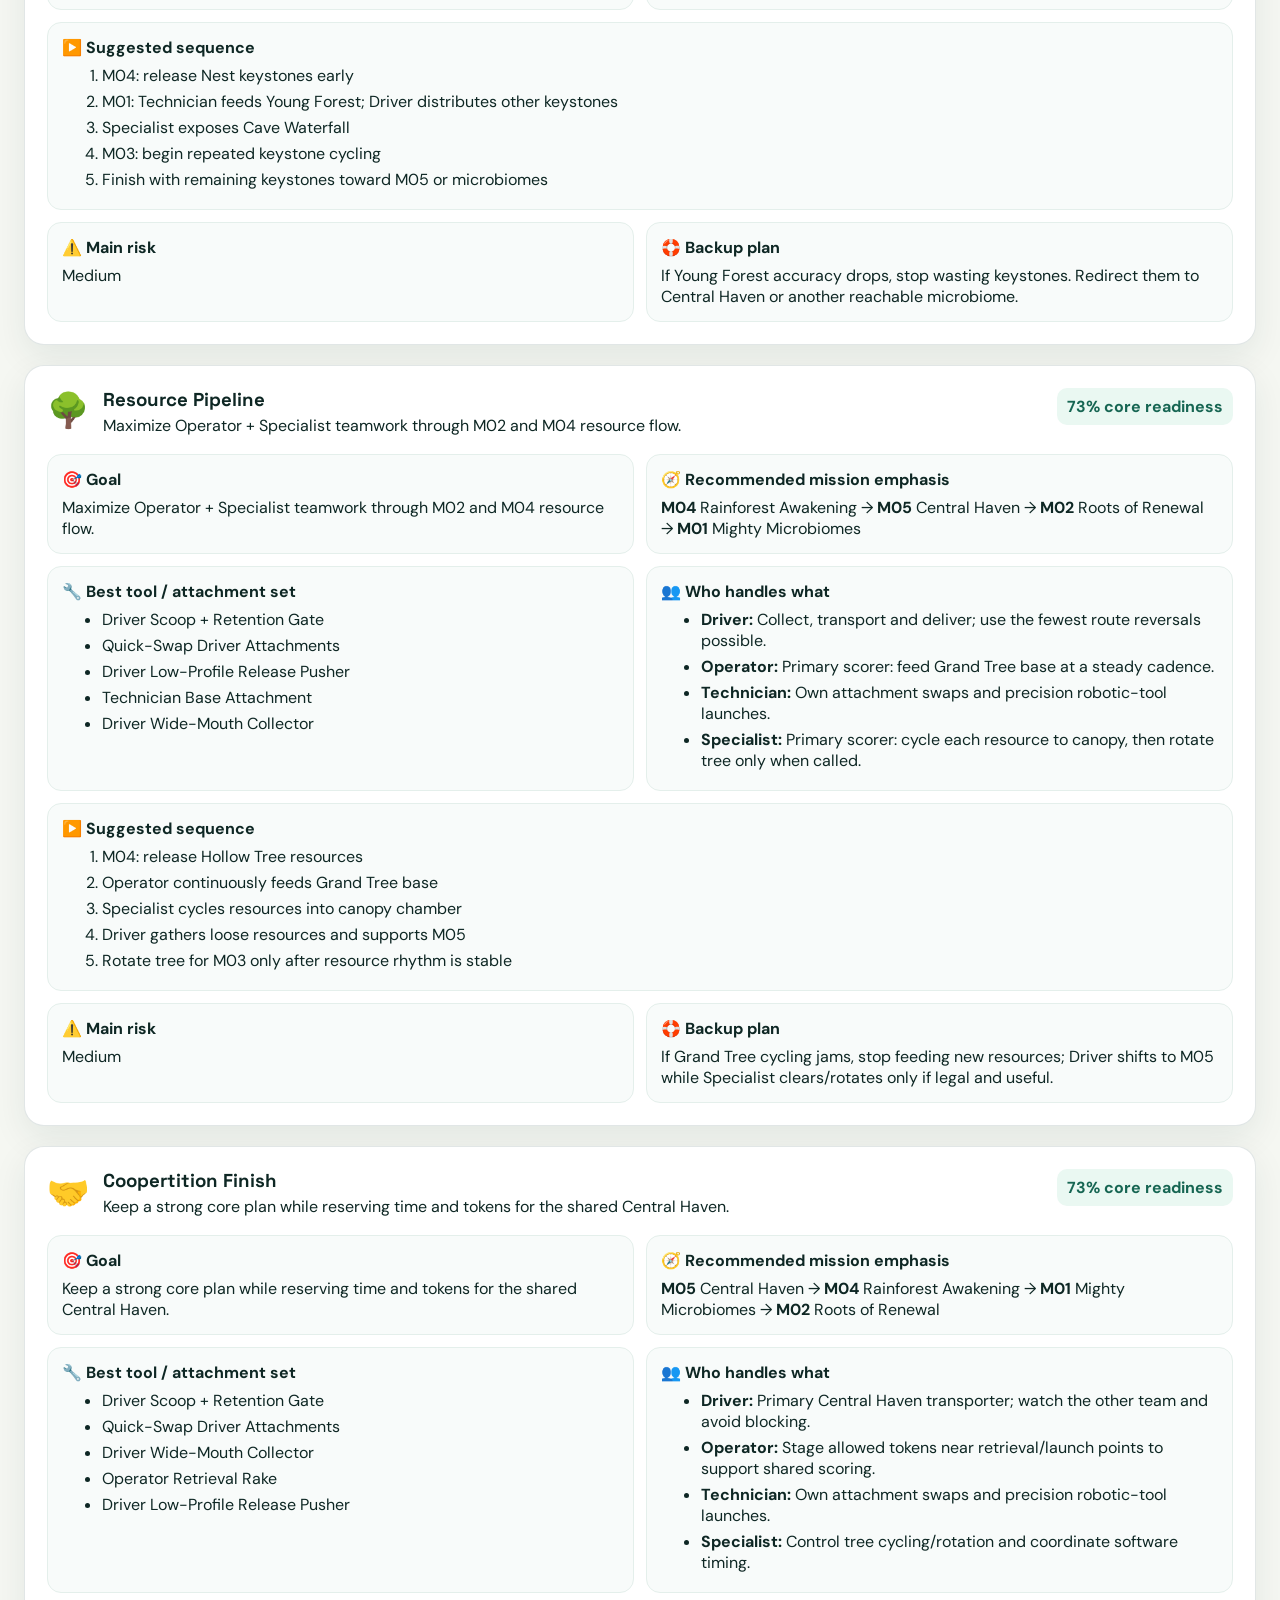
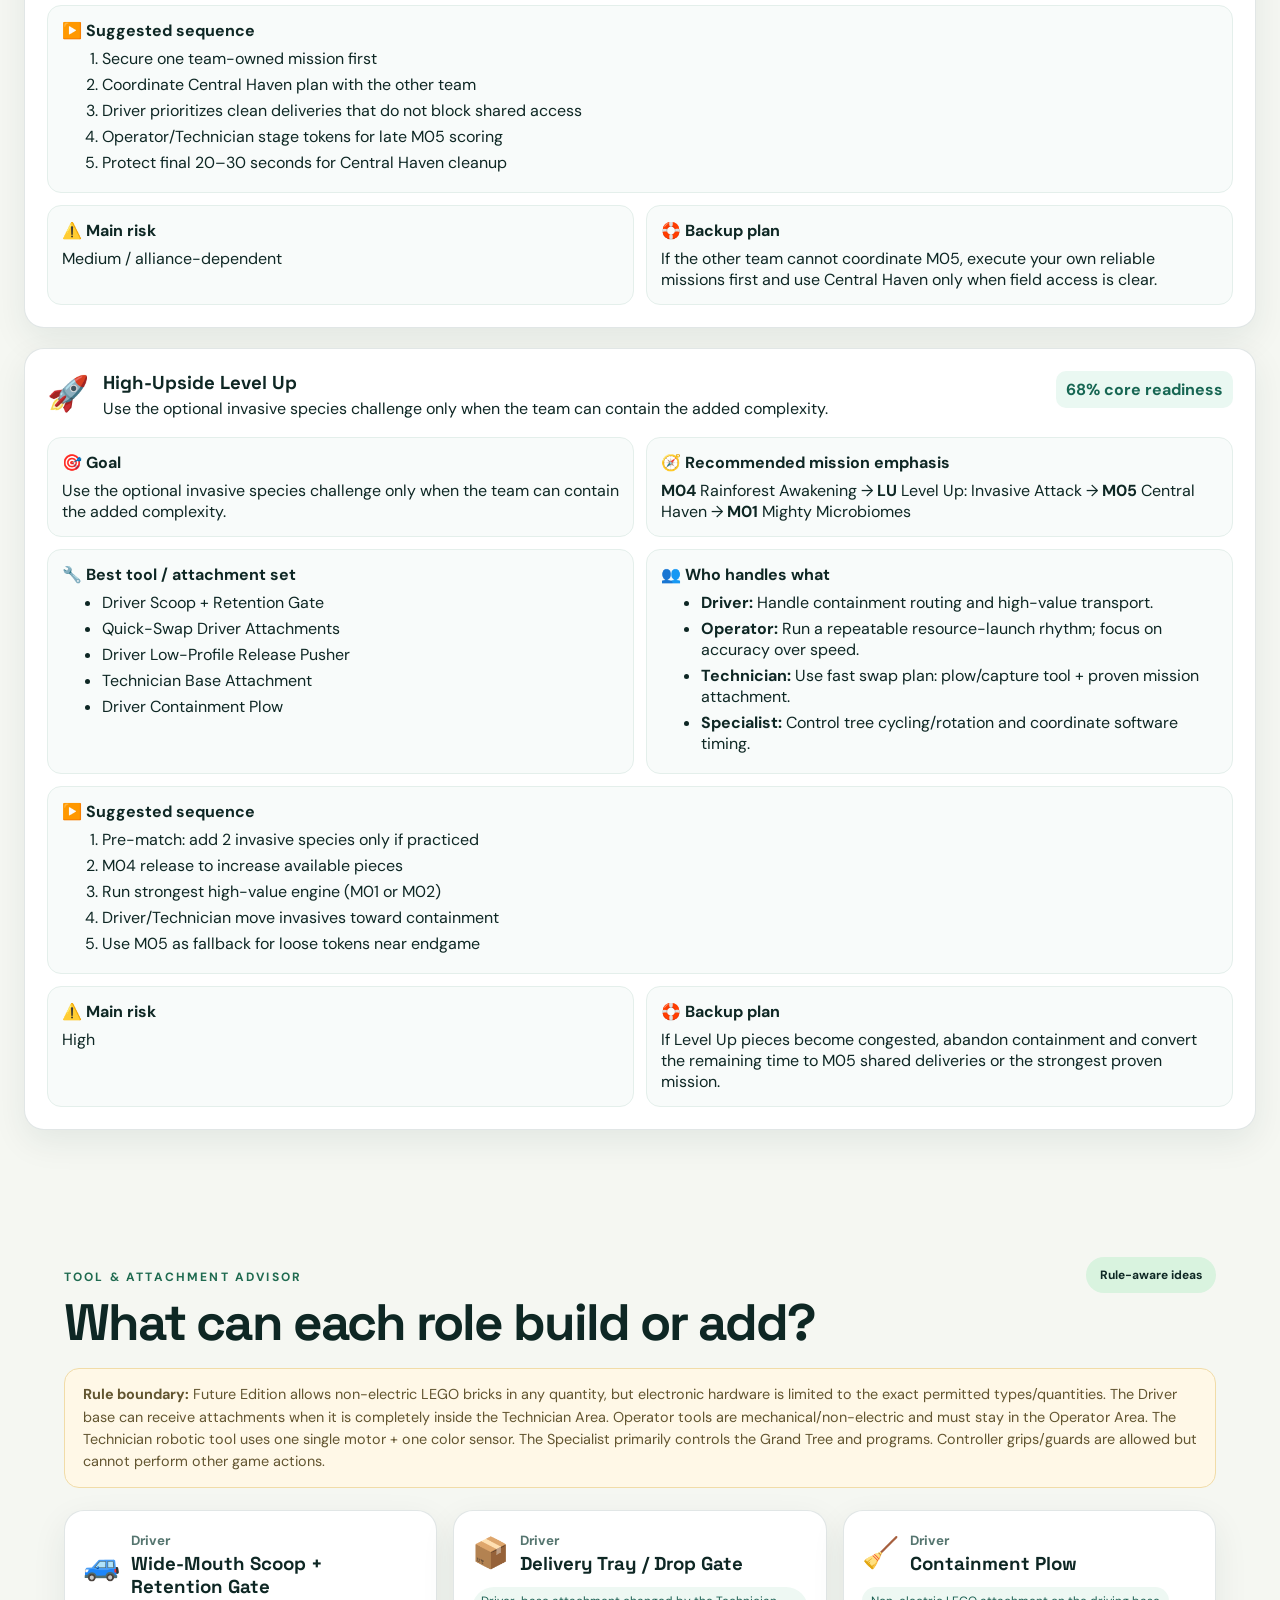
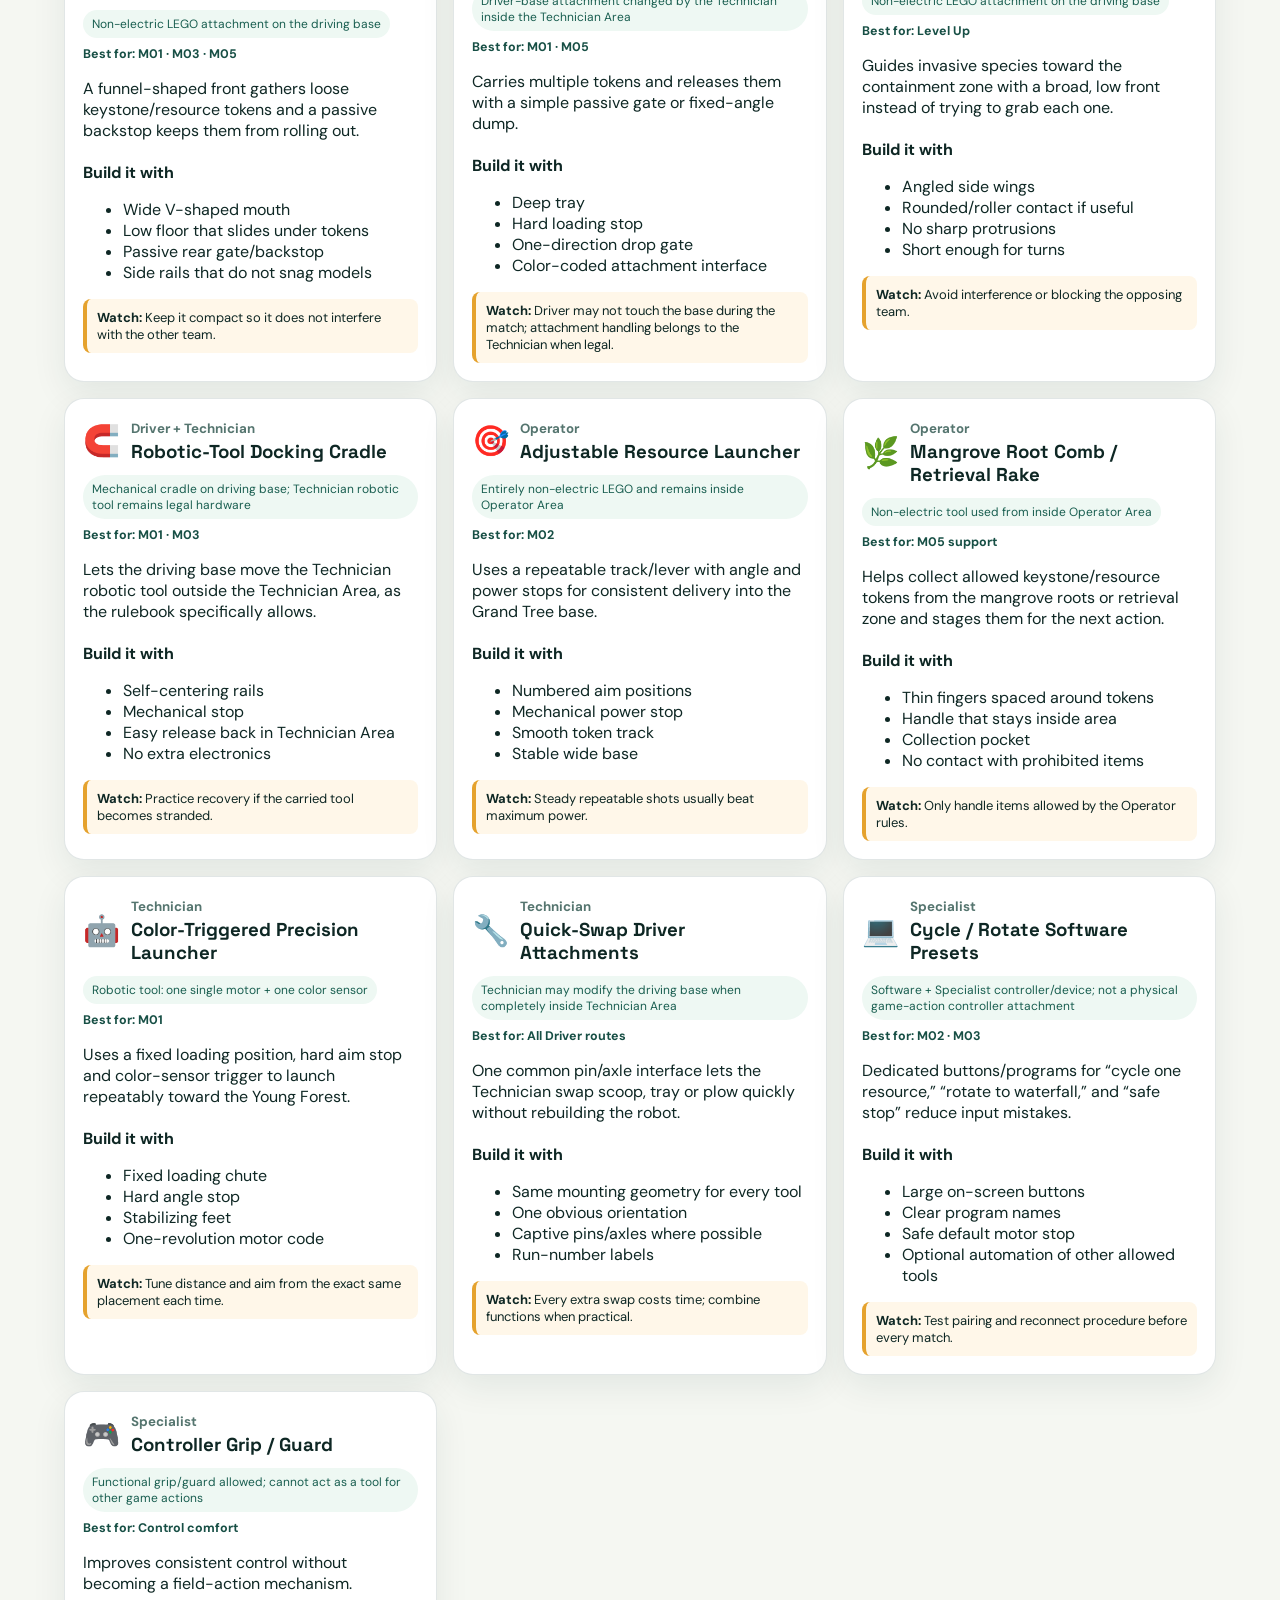
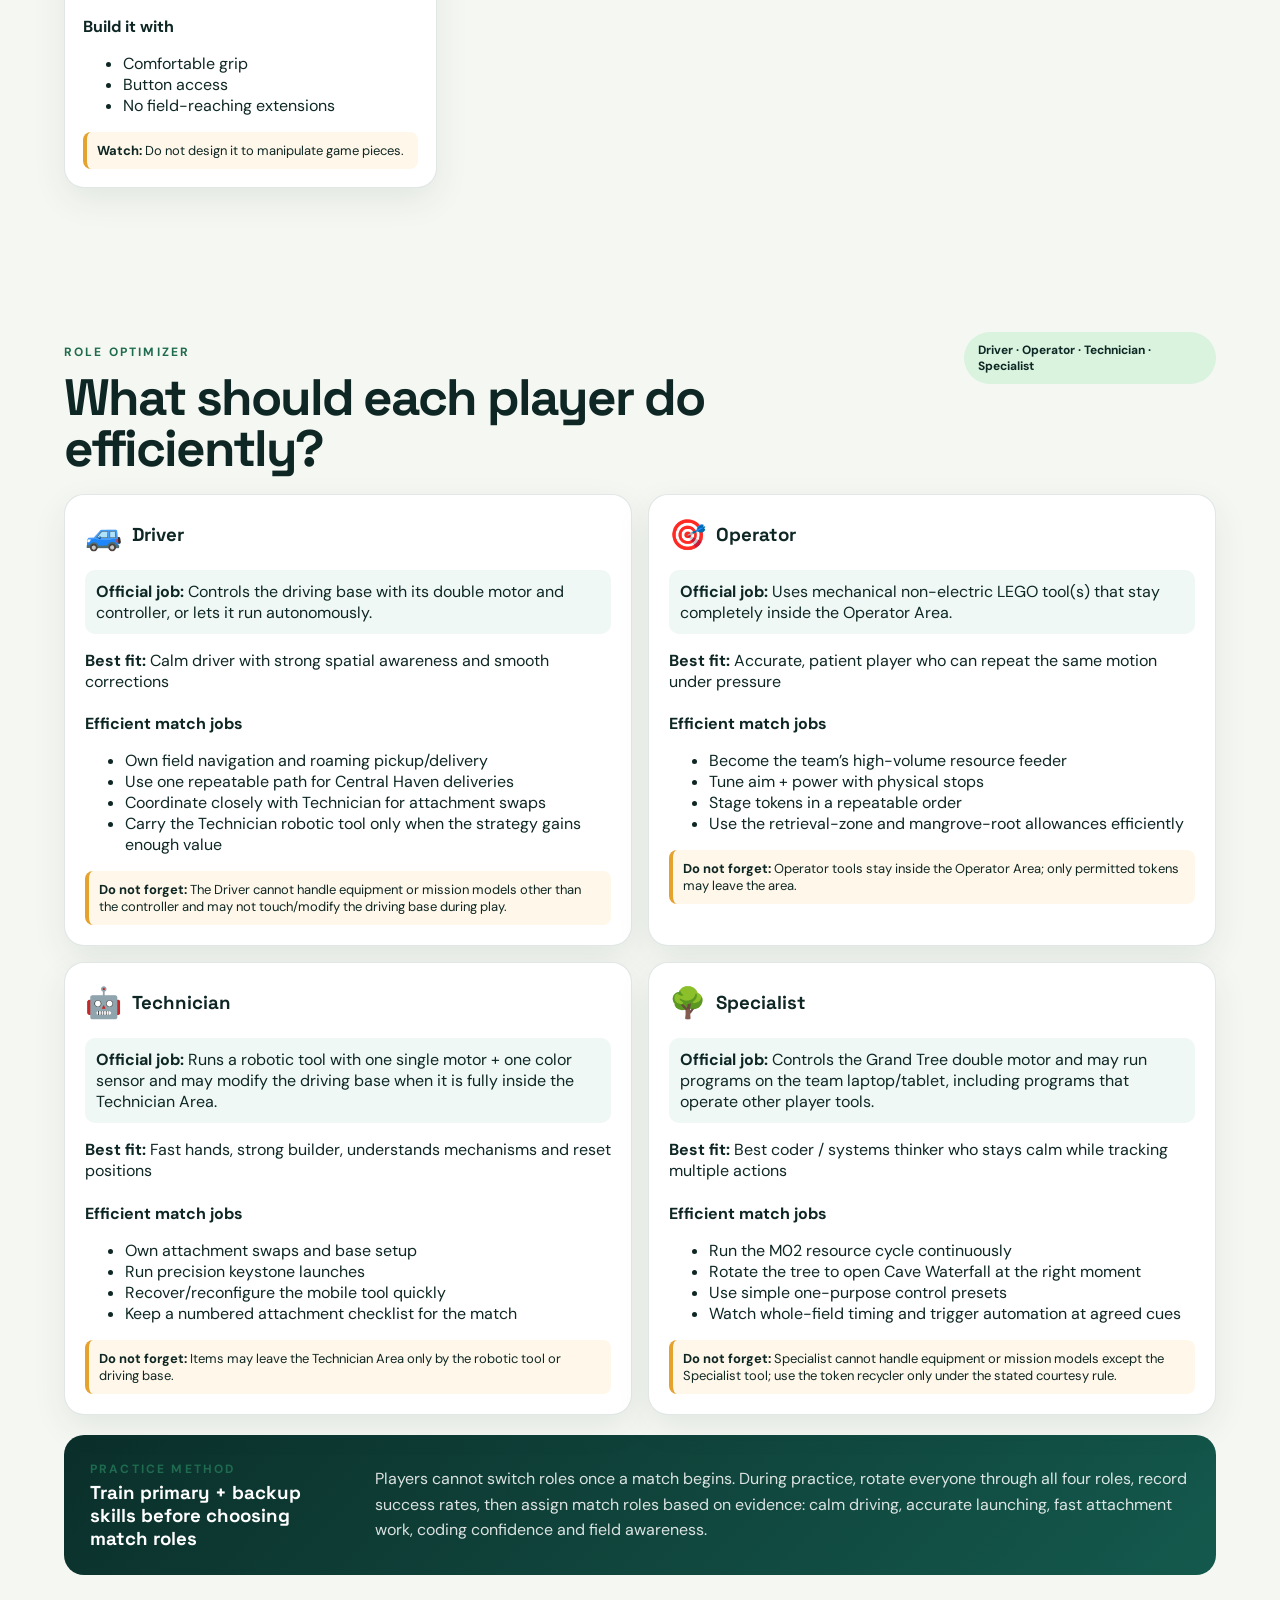
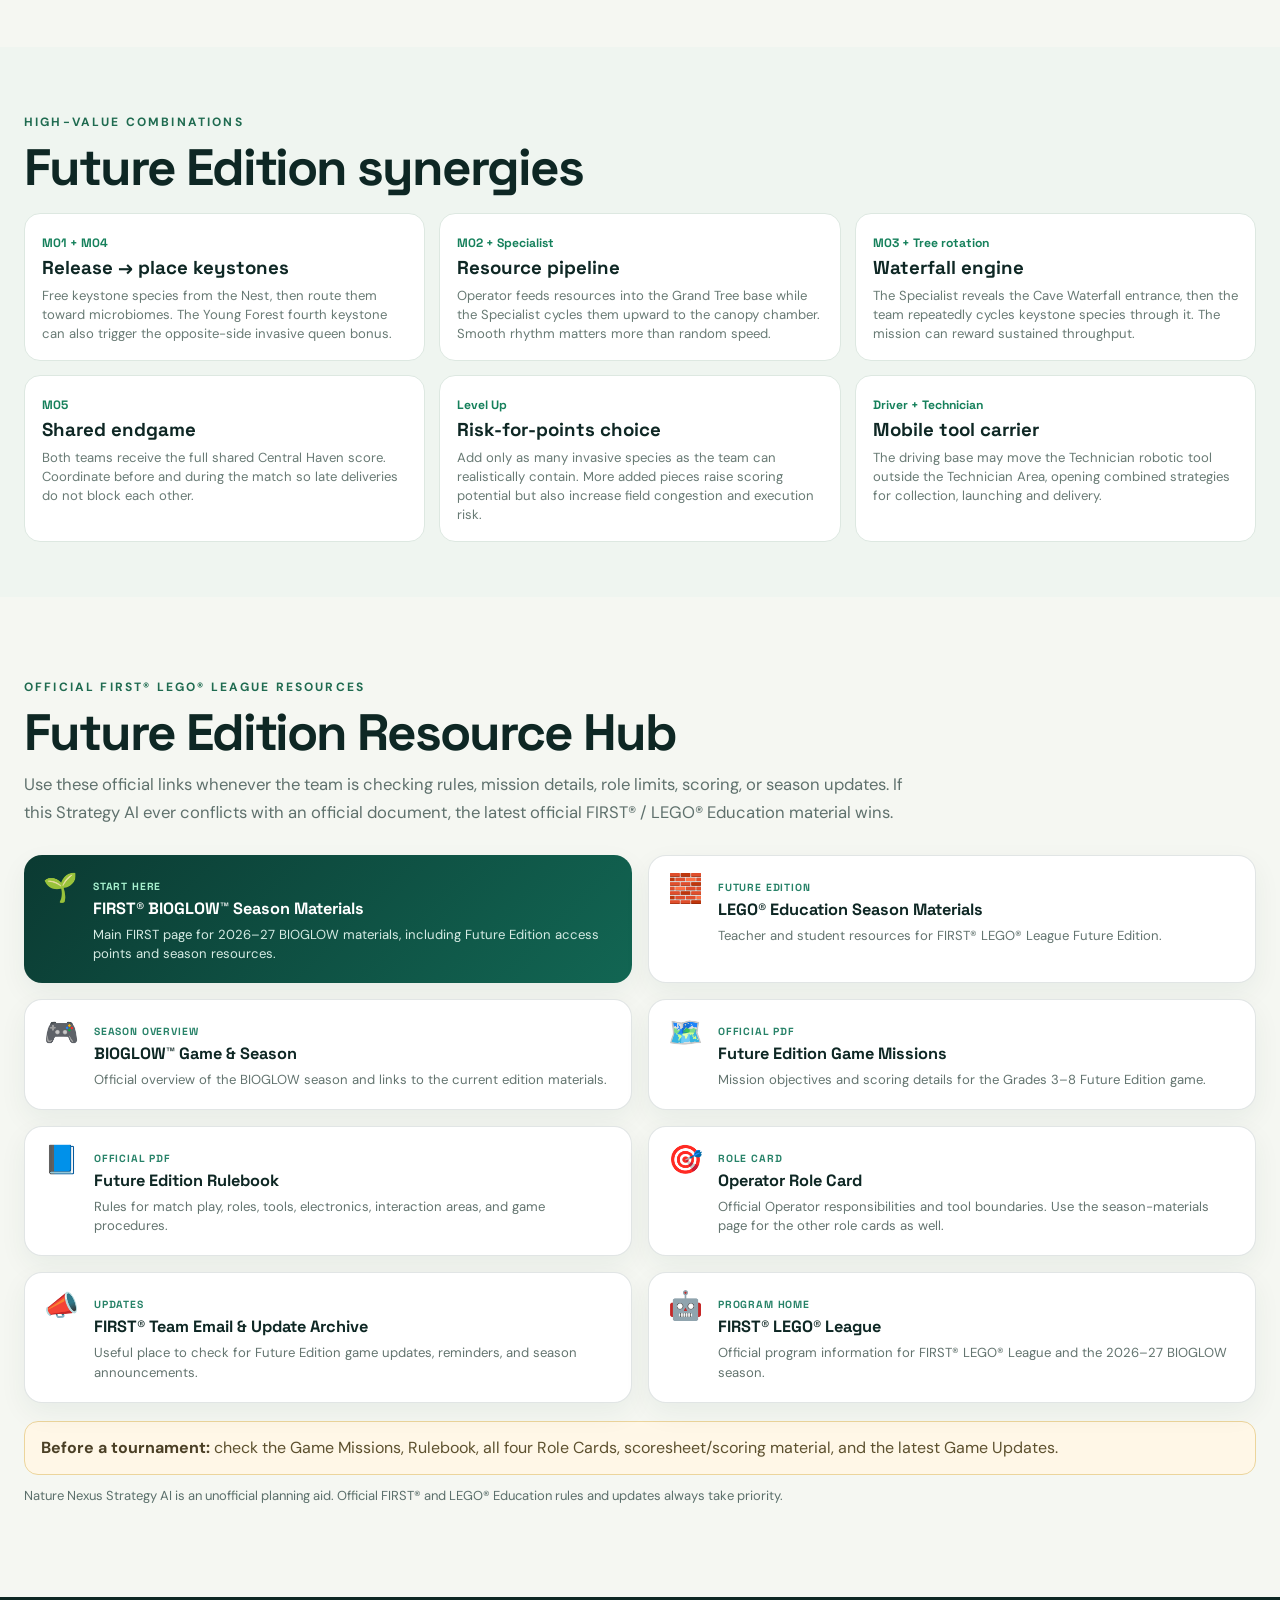
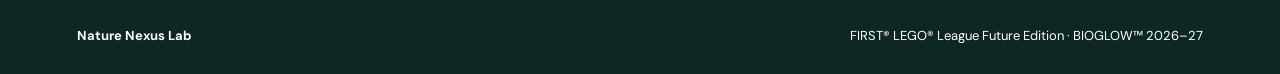
==== commit 02bfdc02: "clean up" ====
--- a/strategy-ai.html
+++ b/strategy-ai.html
@@ -4,156 +4,181 @@
   <meta charset="utf-8" />
   <meta name="viewport" content="width=device-width,initial-scale=1" />
   <meta name="theme-color" content="#0b2f2a" />
-  <title>Nature Nexus | BIOGLOW Strategy AI</title>
+  <title>Nature Nexus | BIOGLOW Future Edition Strategy AI</title>
   <link rel="preconnect" href="https://fonts.googleapis.com">
   <link rel="preconnect" href="https://fonts.gstatic.com" crossorigin>
   <link href="https://fonts.googleapis.com/css2?family=DM+Sans:wght@400;500;600;700&family=Space+Grotesk:wght@500;600;700&display=swap" rel="stylesheet">
   <link rel="stylesheet" href="styles.css" />
   <link rel="stylesheet" href="strategy-ai.css" />
 </head>
-<body class="ai-page">
-  <header class="site-header">
-    <a href="index.html" class="brand" aria-label="Nature Nexus Lab home">
-      <span class="brand-mark">NN</span>
-      <span><strong>Nature Nexus Lab</strong><small>FLL BIOGLOW · 2026–27</small></span>
-    </a>
-    <nav>
-      <a href="index.html">Project Lab</a>
-      <a href="#planner">Strategy AI</a>
-      <a href="#missions">Missions</a>
-      <a href="#attachments">Attachments</a>
-      <a href="#roles">Roles</a>
-      <a href="#updates">Rule Updates</a>
-    </nav>
-  </header>
+<body class="ai-page future-ai">
+<header class="site-header">
+  <a href="index.html" class="brand" aria-label="Nature Nexus Lab home">
+    <span class="brand-mark">NN</span>
+    <span><strong>Nature Nexus Lab</strong><small>FIRST® LEGO® League Future Edition · BIOGLOW™ · 2026–27</small></span>
+  </a>
+  <nav>
+    <a href="index.html">Project Lab</a>
+    <a href="#planner">Strategy AI</a>
+    <a href="#attachments">Tools & Attachments</a>
+    <a href="#roles">Roles</a>
+    <a href="#sources">Official Sources</a>
+  </nav>
+</header>
 
-  <main>
-    <section class="ai-hero">
+<main>
+  <section class="ai-hero">
+    <div>
+      <p class="eyebrow">NATURE NEXUS · FUTURE EDITION GAME TOOL</p>
+      <h1>BIOGLOW™ Future Edition <span>Strategy AI</span></h1>
+      <p class="lede">Build several strong plans for the alliance-based 2:30 game. The planner combines <strong>mission readiness, role efficiency, legal tool design, reliability, teamwork and fallback options</strong>.</p>
+      <div class="hero-badges"><span>5 main missions</span><span>Level Up option</span><span>4 official roles</span><span>2:30 match</span><span>Alliance field</span></div>
+    </div>
+    <div class="ai-orb" aria-hidden="true"><div>AI</div><small>PLAN · TEST · COORDINATE</small></div>
+  </section>
+
+  <section class="ai-note important-note">
+    <strong>Future Edition, not Founders Edition:</strong> This planner follows the official 2026–27 Future Edition Grades 3–8 game structure. Each match assigns one <b>Driver, Operator, Technician and Specialist</b>. Role-card example tools are starting points; teams may modify tool designs and code within the rulebook. Always use the latest FIRST/LEGO Education Game Updates as the final authority.
+  </section>
+
+  <section id="planner" class="future-planner">
+    <aside class="control-panel">
+      <p class="eyebrow">TEAM PROFILE</p>
+      <h2>What is Nature Nexus ready for?</h2>
+      <label class="control-label">Main priority
+        <select id="priority">
+          <option value="reliable">Reliability first</option>
+          <option value="balanced" selected>Balanced score + reliability</option>
+          <option value="score">Maximum scoring potential</option>
+          <option value="coop">Coopertition / alliance coordination</option>
+          <option value="simple">Simplest tools & actions</option>
+        </select>
+      </label>
+      <label class="control-label">Level Up difficulty
+        <select id="levelUp">
+          <option value="0">Skip Level Up</option>
+          <option value="2" selected>Add 2 invasive species</option>
+          <option value="3">Add 3 invasive species</option>
+          <option value="5">Add all 5 invasive species</option>
+        </select>
+      </label>
+      <label class="switch-row"><input id="favorFewerTools" type="checkbox" checked><span>Prefer fewer / multipurpose attachments</span></label>
+      <label class="switch-row"><input id="favorAutomation" type="checkbox"><span>Favor autonomous / programmed actions</span></label>
+      <button id="generateBtn" class="ai-button">✦ Generate 5 complete strategies</button>
+      <button id="resetBtn" class="secondary-button">Reset readiness</button>
+      <div class="mini-tip"><strong>Practice tip:</strong> after every 5–10 attempts, update each mission readiness from real results. The planner then changes which strategies it recommends.</div>
+    </aside>
+
+    <div class="mission-config">
+      <div class="section-head compact">
+        <div><p class="eyebrow">MISSION READINESS</p><h2>Rate the team's current confidence</h2></div>
+        <span class="pill light">0 = not ready · 100 = match ready</span>
+      </div>
+      <div id="missionGrid" class="future-mission-grid"></div>
+    </div>
+  </section>
+
+  <section class="results-section">
+    <div class="section-head">
+      <div><p class="eyebrow">MULTIPLE “BEST” ANSWERS</p><h2>Five strategy styles</h2></div>
+      <span id="profileSummary" class="pill light">Balanced profile</span>
+    </div>
+    <p class="section-intro">There is no single perfect Future Edition plan. The best plan depends on what the four players can execute reliably, how the other team cooperates, and how much risk Nature Nexus wants to accept.</p>
+    <div id="strategyResults" class="future-strategy-results"></div>
+  </section>
+
+  <section id="attachments" class="attachment-section">
+    <div class="section-head">
+      <div><p class="eyebrow">TOOL & ATTACHMENT ADVISOR</p><h2>What can each role build or add?</h2></div>
+      <span class="pill light">Rule-aware ideas</span>
+    </div>
+    <div class="role-warning"><strong>Rule boundary:</strong> Future Edition allows non-electric LEGO bricks in any quantity, but electronic hardware is limited to the exact permitted types/quantities. The Driver base can receive attachments when it is completely inside the Technician Area. Operator tools are mechanical/non-electric and must stay in the Operator Area. The Technician robotic tool uses one single motor + one color sensor. The Specialist primarily controls the Grand Tree and programs. Controller grips/guards are allowed but cannot perform other game actions.</div>
+    <div id="attachmentGrid" class="future-tool-grid"></div>
+  </section>
+
+  <section id="roles" class="roles-section">
+    <div class="section-head">
+      <div><p class="eyebrow">ROLE OPTIMIZER</p><h2>What should each player do efficiently?</h2></div>
+      <span class="pill light">Driver · Operator · Technician · Specialist</span>
+    </div>
+    <div id="officialRoleGrid" class="future-role-grid"></div>
+    <div class="rotation-card">
+      <div><span class="eyebrow">PRACTICE METHOD</span><h3>Train primary + backup skills before choosing match roles</h3></div>
+      <p>Players cannot switch roles once a match begins. During practice, rotate everyone through all four roles, record success rates, then assign match roles based on evidence: calm driving, accurate launching, fast attachment work, coding confidence and field awareness.</p>
+    </div>
+  </section>
+
+  <section class="synergy-section">
+    <div class="section-head"><div><p class="eyebrow">HIGH-VALUE COMBINATIONS</p><h2>Future Edition synergies</h2></div></div>
+    <div class="synergy-grid">
+      <article><b>M01 + M04</b><h3>Release → place keystones</h3><p>Free keystone species from the Nest, then route them toward microbiomes. The Young Forest fourth keystone can also trigger the opposite-side invasive queen bonus.</p></article>
+      <article><b>M02 + Specialist</b><h3>Resource pipeline</h3><p>Operator feeds resources into the Grand Tree base while the Specialist cycles them upward to the canopy chamber. Smooth rhythm matters more than random speed.</p></article>
+      <article><b>M03 + Tree rotation</b><h3>Waterfall engine</h3><p>The Specialist reveals the Cave Waterfall entrance, then the team repeatedly cycles keystone species through it. The mission can reward sustained throughput.</p></article>
+      <article><b>M05</b><h3>Shared endgame</h3><p>Both teams receive the full shared Central Haven score. Coordinate before and during the match so late deliveries do not block each other.</p></article>
+      <article><b>Level Up</b><h3>Risk-for-points choice</h3><p>Add only as many invasive species as the team can realistically contain. More added pieces raise scoring potential but also increase field congestion and execution risk.</p></article>
+      <article><b>Driver + Technician</b><h3>Mobile tool carrier</h3><p>The driving base may move the Technician robotic tool outside the Technician Area, opening combined strategies for collection, launching and delivery.</p></article>
+    </div>
+  </section>
+
+  <section id="sources" class="sources-section resource-hub">
+    <div class="section-head">
       <div>
-        <p class="eyebrow">NATURE NEXUS · ROBOT GAME TOOL</p>
-        <h1>BIOGLOW Strategy <span>AI</span></h1>
-        <p class="lede">Generate several strong run plans instead of betting everything on one route. The engine balances <strong>points, reliability, time, mission synergy and attachment changes</strong>.</p>
-        <div class="hero-badges">
-          <span>15 missions</span><span>2:30 match</span><span>5 strategy styles</span><span>Oct. 14 updates included</span>
-        </div>
+        <p class="eyebrow">OFFICIAL FIRST® LEGO® LEAGUE RESOURCES</p>
+        <h2>Future Edition Resource Hub</h2>
+        <p class="section-intro">Use these official links whenever the team is checking rules, mission details, role limits, scoring, or season updates. If this Strategy AI ever conflicts with an official document, the latest official FIRST® / LEGO® Education material wins.</p>
       </div>
-      <div class="ai-orb" aria-hidden="true"><div>AI</div><small>PLAN · TEST · ITERATE</small></div>
-    </section>
+    </div>
 
-    <section class="ai-note">
-      <strong>How to use this:</strong> Avyaan marks what the robot can already do, adjusts reliability/time, then presses <b>Generate strategies</b>. The tool ranks mission bundles and creates multiple plans. It is a planning assistant—not an official FIRST scoring tool. The official rulebook and Challenge Updates always win.
-    </section>
+    <div class="resource-grid">
+      <a class="resource-card primary" href="https://www.firstinspires.org/resources/library/fll/season-materials" target="_blank" rel="noopener">
+        <span class="resource-icon">🌱</span>
+        <div><small>START HERE</small><h3>FIRST® BIOGLOW™ Season Materials</h3><p>Main FIRST page for 2026–27 BIOGLOW materials, including Future Edition access points and season resources.</p></div>
+      </a>
 
-    <section id="planner" class="planner-wrap">
-      <aside class="control-panel">
-        <p class="eyebrow">TEAM PROFILE</p>
-        <h2>Tell the AI what is realistic today</h2>
+      <a class="resource-card" href="https://education.lego.com/en-us/first-lego-league/season-materials/" target="_blank" rel="noopener">
+        <span class="resource-icon">🧱</span>
+        <div><small>FUTURE EDITION</small><h3>LEGO® Education Season Materials</h3><p>Teacher and student resources for FIRST® LEGO® League Future Edition.</p></div>
+      </a>
 
-        <label class="control-label">Target number of runs
-          <select id="runCount"><option value="3">3 runs</option><option value="4" selected>4 runs</option><option value="5">5 runs</option><option value="6">6 runs</option></select>
-        </label>
-        <label class="control-label">Attachment-change tolerance
-          <select id="attachmentTolerance"><option value="low">Low — keep it simple</option><option value="medium" selected>Medium</option><option value="high">High — score first</option></select>
-        </label>
-        <label class="control-label">Team priority
-          <select id="priority"><option value="reliable">Reliability first</option><option value="balanced" selected>Balanced</option><option value="score">Maximum score</option><option value="speed">Fast/simple runs</option></select>
-        </label>
-        <label class="control-label">Desired match target
-          <div class="inline-input"><input id="targetScore" type="number" min="100" max="530" step="10" value="300"><span>pts</span></div>
-        </label>
-        <label class="switch-row"><input id="includeInspection" type="checkbox" checked><span>Include 20-point equipment inspection target</span></label>
-        <label class="switch-row"><input id="protectTokens" type="checkbox" checked><span>Protect precision tokens / avoid risky interruptions</span></label>
+      <a class="resource-card" href="https://www.firstinspires.org/programs/fll/game-and-season" target="_blank" rel="noopener">
+        <span class="resource-icon">🎮</span>
+        <div><small>SEASON OVERVIEW</small><h3>BIOGLOW™ Game & Season</h3><p>Official overview of the BIOGLOW season and links to the current edition materials.</p></div>
+      </a>
 
-        <button id="generateBtn" class="ai-button">✦ Generate 5 strategies</button>
-        <button id="resetBtn" class="secondary-button">Reset team profile</button>
+      <a class="resource-card" href="https://assets.education.lego.com/v3/assets/blt293eea581807678a/blt459e8bb5a19be9e2/6a69a003c5cd7b190e301570/fll-future-3-8-bioglow-game-missions.pdf?locale=en-us" target="_blank" rel="noopener">
+        <span class="resource-icon">🗺️</span>
+        <div><small>OFFICIAL PDF</small><h3>Future Edition Game Missions</h3><p>Mission objectives and scoring details for the Grades 3–8 Future Edition game.</p></div>
+      </a>
 
-        <div class="mini-tip"><strong>Coach tip:</strong> update the mission reliability after every 5–10 practice attempts. The AI becomes more useful when the percentages reflect the team's real robot.</div>
-      </aside>
+      <a class="resource-card" href="https://assets.education.lego.com/v3/assets/blt293eea581807678a/blt0ab6a9966c6b1311/6a69a004d2b04f14a12a973f/fll-future-3-8-bioglow-rulebook.pdf?locale=en-us" target="_blank" rel="noopener">
+        <span class="resource-icon">📘</span>
+        <div><small>OFFICIAL PDF</small><h3>Future Edition Rulebook</h3><p>Rules for match play, roles, tools, electronics, interaction areas, and game procedures.</p></div>
+      </a>
 
-      <div class="mission-config" id="missions">
-        <div class="section-head compact">
-          <div><p class="eyebrow">MISSION READINESS</p><h2>What is working?</h2></div>
-          <div class="legend"><span class="dot ready"></span>Ready <span class="dot testing"></span>Testing <span class="dot later"></span>Later</div>
-        </div>
-        <div id="missionGrid" class="mission-grid"></div>
-      </div>
-    </section>
+      <a class="resource-card" href="https://assets.education.lego.com/v3/assets/blt293eea581807678a/blt212441cab0b88d19/6a69a00311c38fa1c9eef11f/fll-future-3-8-bioglow-role-card-operator.pdf?locale=en-us" target="_blank" rel="noopener">
+        <span class="resource-icon">🎯</span>
+        <div><small>ROLE CARD</small><h3>Operator Role Card</h3><p>Official Operator responsibilities and tool boundaries. Use the season-materials page for the other role cards as well.</p></div>
+      </a>
 
-    <section class="results-section">
-      <div class="section-head">
-        <div><p class="eyebrow">AI RECOMMENDATIONS</p><h2>Multiple “best” solutions</h2></div>
-        <span id="profileSummary" class="pill light">Balanced profile</span>
-      </div>
-      <div id="strategyResults" class="strategy-results"></div>
-    </section>
+      <a class="resource-card" href="https://www.firstinspires.org/resources/library/fll/email-blast-archive" target="_blank" rel="noopener">
+        <span class="resource-icon">📣</span>
+        <div><small>UPDATES</small><h3>FIRST® Team Email & Update Archive</h3><p>Useful place to check for Future Edition game updates, reminders, and season announcements.</p></div>
+      </a>
 
+      <a class="resource-card" href="https://www.firstinspires.org/programs/fll/" target="_blank" rel="noopener">
+        <span class="resource-icon">🤖</span>
+        <div><small>PROGRAM HOME</small><h3>FIRST® LEGO® League</h3><p>Official program information for FIRST® LEGO® League and the 2026–27 BIOGLOW season.</p></div>
+      </a>
+    </div>
 
-    <section id="attachments" class="attachment-section">
-      <div class="section-head">
-        <div><p class="eyebrow">ATTACHMENT ADVISOR</p><h2>Build fewer attachments that do more</h2></div>
-        <span class="pill light">Quick-swap · repeatable · mission-specific</span>
-      </div>
-      <p class="section-intro">The strongest attachment is not always the most complicated one. Nature Nexus should prefer rigid guides, hard stops and self-aligning shapes that make the robot land in the same place every time. The AI groups missions that can share one mechanism.</p>
-      <div id="attachmentGrid" class="attachment-grid"></div>
-      <div class="attachment-principles">
-        <article><b>1</b><h3>Universal quick-swap mount</h3><p>Use one consistent pin/axle interface on the front or top of the robot so attachments slide on in one motion. Avoid rebuilding between runs.</p></article>
-        <article><b>2</b><h3>Passive before powered</h3><p>If a wedge, fork, guide or hook can solve the mission without another motor, it is usually faster and more reliable.</p></article>
-        <article><b>3</b><h3>Self-aligning geometry</h3><p>Add funnels, side rails and physical stops. Let LEGO geometry correct small navigation errors instead of relying only on perfect code.</p></article>
-        <article><b>4</b><h3>Design for reset speed</h3><p>Every attachment should have an obvious home position and be installable correctly even when the technicians are under match pressure.</p></article>
-      </div>
-    </section>
+    <div class="resource-checklist">
+      <strong>Before a tournament:</strong> check the Game Missions, Rulebook, all four Role Cards, scoresheet/scoring material, and the latest Game Updates.
+    </div>
+    <p class="fine-print">Nature Nexus Strategy AI is an unofficial planning aid. Official FIRST® and LEGO® Education rules and updates always take priority.</p>
+  </section>
+</main>
 
-    <section id="roles" class="roles-section">
-      <div class="section-head">
-        <div><p class="eyebrow">ROLE OPTIMIZER</p><h2>Who should do what efficiently?</h2></div>
-        <span class="pill light">Rotate roles during practice</span>
-      </div>
-      <div class="role-warning"><strong>Competition note:</strong> These are team-planning recommendations. At an event, follow the current Robot Game Rulebook, Challenge Updates and referee instructions for who may be at the table and when technicians may switch. FIRST publishes the current BIOGLOW rulebook and updates on the official season-materials page.</div>
-      <div class="role-layout">
-        <div>
-          <h3 class="role-subhead">Match-focused roles</h3>
-          <div id="matchRoleGrid" class="role-grid"></div>
-        </div>
-        <div>
-          <h3 class="role-subhead">Practice & development roles</h3>
-          <div id="teamRoleGrid" class="role-grid"></div>
-        </div>
-      </div>
-      <div class="rotation-card">
-        <div><span class="eyebrow">EFFICIENCY RULE</span><h3>One owner, one backup, one checklist</h3></div>
-        <p>For every run, assign one primary technician and one backup. The primary owns robot placement and launch; the backup owns the correct attachment, mission pieces and next-run setup. During practice, a data recorder tracks success rate so the AI reliability sliders reflect real results.</p>
-      </div>
-    </section>
-
-    <section class="synergy-section">
-      <div class="section-head"><div><p class="eyebrow">SMART COMBINATIONS</p><h2>Mission synergies the AI watches</h2></div></div>
-      <div class="synergy-grid">
-        <article><b>M02 → M14</b><h3>Seed chain</h3><p>Collect the three Exploding Seeds instead of scattering them, then reuse them for Seeds of Renewal. The M09 seed can also contribute.</p></article>
-        <article><b>M05 + M07</b><h3>Root + fungus</h3><p>A fully extended root can support the cooperative M07 connection bonus. Coordinate with the opposing team before the match.</p></article>
-        <article><b>M08 + M09</b><h3>Shared tree trip</h3><p>Tangled and Research Platform are built into the same major model, so a well-designed tree attachment can target several scoring actions in one visit.</p></article>
-        <article><b>M13–M15</b><h3>Dock strategy</h3><p>These interchangeable models use the docks. Choose placement based on your robot's easiest approach and the M15 environmental bonus.</p></article>
-        <article><b>M10</b><h3>Score by doing no harm</h3><p>Fragile Microhabitats rewards leaving both habitats in their starting positions. Route planning matters as much as an attachment.</p></article>
-        <article><b>Precision</b><h3>Reliability is points</h3><p>Six or five precision tokens are worth 50 points. A slightly lower mission score can beat an aggressive plan that causes repeated interruptions.</p></article>
-      </div>
-    </section>
-
-    <section id="updates" class="updates-section">
-      <div class="section-head"><div><p class="eyebrow">OFFICIAL UPDATE CHECK</p><h2>Important Oct. 14, 2026 changes</h2></div></div>
-      <div class="update-cards">
-        <article><span>UPDATE 03</span><h3>Tree stabilization · M08 & M09</h3><p>Events are encouraged to stabilize the tree with a thin strip of black tape behind it. Practice with <strong>both taped and untaped</strong> versions.</p></article>
-        <article><span>UPDATE 02</span><h3>Interchangeable docks · M13–M15</h3><p>The robot may autonomously remove an interchangeable model from its dock using the model's built-in latch.</p></article>
-        <article><span>UPDATE 01</span><h3>Lucky Leaves · M04</h3><p>Leaf positions are randomized and teams are not told the katydid's starting placement. Build a solution that tolerates variation instead of relying on one exact setup.</p></article>
-      </div>
-    </section>
-
-    <section class="rules-source">
-      <h2>Built from the 2026–27 BIOGLOW Founders Edition Challenge</h2>
-      <p>The mission names and scoring conditions in this tool are based on the published Robot Game materials. Always verify the latest official FIRST Robot Game Rulebook, Challenge Updates, and event referee guidance before competition.</p>
-      <div class="source-actions"><a class="btn primary" href="https://www.firstinspires.org/resources/library/fll/season-materials" target="_blank" rel="noopener">Official season materials ↗</a><a class="btn ghost" href="index.html">← Back to Nature Nexus Lab</a></div>
-    </section>
-  </main>
-
-  <footer class="site-footer"><strong>Nature Nexus</strong><span>BIOGLOW Strategy AI · student planning tool</span></footer>
-  <script src="strategy-ai.js"></script>
+<footer><strong>Nature Nexus Lab</strong><span>FIRST® LEGO® League Future Edition · BIOGLOW™ 2026–27</span></footer>
+<script src="strategy-ai.js"></script>
 </body>
 </html>
--- a/strategy-ai.css
+++ b/strategy-ai.css
@@ -15,3 +15,20 @@
 .run-main{min-width:0;flex:1}.run-attachment{display:block;margin-top:4px;color:#2b765f;font-weight:700;font-size:.68rem}
 @media(max-width:1100px){.attachment-grid{grid-template-columns:repeat(2,1fr)}.attachment-principles{grid-template-columns:repeat(2,1fr)}.role-layout{grid-template-columns:1fr}}
 @media(max-width:650px){.attachment-grid,.attachment-principles,.role-grid{grid-template-columns:1fr}.rotation-card{grid-template-columns:1fr}.attachment-section,.roles-section{padding:48px 18px}}
+
+/* Future Edition v2 */
+.future-planner{display:grid;grid-template-columns:minmax(260px,340px) 1fr;gap:24px;align-items:start;margin:24px auto;max-width:1280px;padding:0 24px}
+.future-mission-grid{display:grid;grid-template-columns:repeat(2,minmax(0,1fr));gap:14px}
+.future-mission-card,.future-strategy-card,.future-tool-card,.future-role-card{background:#fff;border:1px solid rgba(10,55,49,.12);border-radius:20px;box-shadow:0 12px 34px rgba(12,54,49,.08)}
+.future-mission-card{padding:18px}.future-mission-head{display:flex;gap:12px;align-items:center}.future-mission-head h3{margin:1px 0}.mission-emoji{font-size:28px}.readout{margin-left:auto;font-weight:800;color:#0e6d5a}.mission-meta{display:flex;flex-wrap:wrap;gap:8px;margin:12px 0}.mission-meta span,.legal-chip{font-size:12px;background:#eef8f3;border-radius:999px;padding:6px 9px;color:#195e50}.readiness{width:100%;accent-color:#0d8069}
+.future-strategy-results{display:grid;gap:20px}.future-strategy-card{padding:22px}.future-strategy-title{display:flex;gap:14px;align-items:flex-start}.future-strategy-title>span{font-size:34px}.future-strategy-title h3{margin:0 0 4px}.future-strategy-title p{margin:0}.confidence{margin-left:auto;white-space:nowrap;background:#eaf8f2;color:#176653;padding:8px 10px;border-radius:10px}.pattern-grid{display:grid;grid-template-columns:repeat(2,minmax(0,1fr));gap:12px;margin-top:18px}.pattern-grid section{background:#f8fbfa;border:1px solid #e4efeb;border-radius:14px;padding:14px}.pattern-grid section.wide{grid-column:1/-1}.pattern-grid h4{margin:0 0 7px}.pattern-grid p,.pattern-grid ul,.pattern-grid ol{margin:0}.pattern-grid li{margin:5px 0}
+.future-tool-grid{display:grid;grid-template-columns:repeat(3,minmax(0,1fr));gap:16px}.future-tool-card{padding:18px}.tool-top{display:flex;gap:11px;align-items:center}.tool-top>span{font-size:30px}.tool-top small{color:#55756f;font-weight:700}.tool-top h3{margin:2px 0}.future-tool-card .legal-chip{display:inline-block;margin:10px 0 8px}.future-tool-card .mission-use{display:block;color:#174f45;margin-bottom:8px}.future-tool-card h4{margin-bottom:5px}.risk-tip,.role-limit{background:#fff7e9;border-left:4px solid #e5a22d;border-radius:8px;padding:10px;margin-top:12px;font-size:13px}
+.future-role-grid{display:grid;grid-template-columns:repeat(2,minmax(0,1fr));gap:16px}.future-role-card{padding:20px}.role-title{display:flex;align-items:center;gap:10px}.role-title span{font-size:30px}.role-title h3{margin:0}.future-role-card .official{background:#eff8f5;padding:11px;border-radius:10px}.future-role-card h4{margin-bottom:5px}
+.important-note{border-left:5px solid #1a8f76}
+.source-list{display:flex;flex-wrap:wrap;gap:12px}.source-list a{display:inline-block;background:#0d6a58;color:#fff;text-decoration:none;padding:10px 14px;border-radius:999px;font-weight:700}.fine-print{color:#5b6f6b;font-size:13px;margin-top:12px}
+@media(max-width:980px){.future-planner{grid-template-columns:1fr}.future-tool-grid{grid-template-columns:repeat(2,minmax(0,1fr))}}
+@media(max-width:700px){.future-mission-grid,.pattern-grid,.future-tool-grid,.future-role-grid{grid-template-columns:1fr}.confidence{margin-left:0}.future-strategy-title{flex-wrap:wrap}.pattern-grid section.wide{grid-column:auto}}
+
+
+/* Future Edition official resource hub */
+.resource-hub{max-width:1280px;margin:0 auto;padding:70px 24px 80px}.resource-grid{display:grid;grid-template-columns:repeat(2,minmax(0,1fr));gap:16px}.resource-card{display:flex;gap:15px;align-items:flex-start;background:#fff;border:1px solid rgba(11,47,42,.12);border-radius:18px;padding:19px;text-decoration:none;color:var(--ink);box-shadow:0 10px 28px rgba(17,60,54,.06);transition:.16s}.resource-card:hover{transform:translateY(-2px);box-shadow:0 16px 36px rgba(17,60,54,.11);border-color:#8fd9bf}.resource-card.primary{background:linear-gradient(135deg,#0b3a32,#126653);color:#fff;border:0}.resource-icon{font-size:1.75rem;line-height:1}.resource-card small{font:800 .65rem 'Space Grotesk';letter-spacing:.08em;color:#278268}.resource-card.primary small{color:#a7f0ce}.resource-card h3{margin:3px 0 6px;font-size:1.02rem}.resource-card p{margin:0;font-size:.82rem;line-height:1.5;color:#63746f}.resource-card.primary p{color:#d5ebe4}.resource-checklist{margin-top:18px;background:#fff7e7;border:1px solid #ecd59c;border-radius:14px;padding:14px 16px;color:#5d512f;line-height:1.5}.resource-checklist strong{color:#4b4026}@media(max-width:720px){.resource-grid{grid-template-columns:1fr}.resource-hub{padding:52px 16px 60px}}
